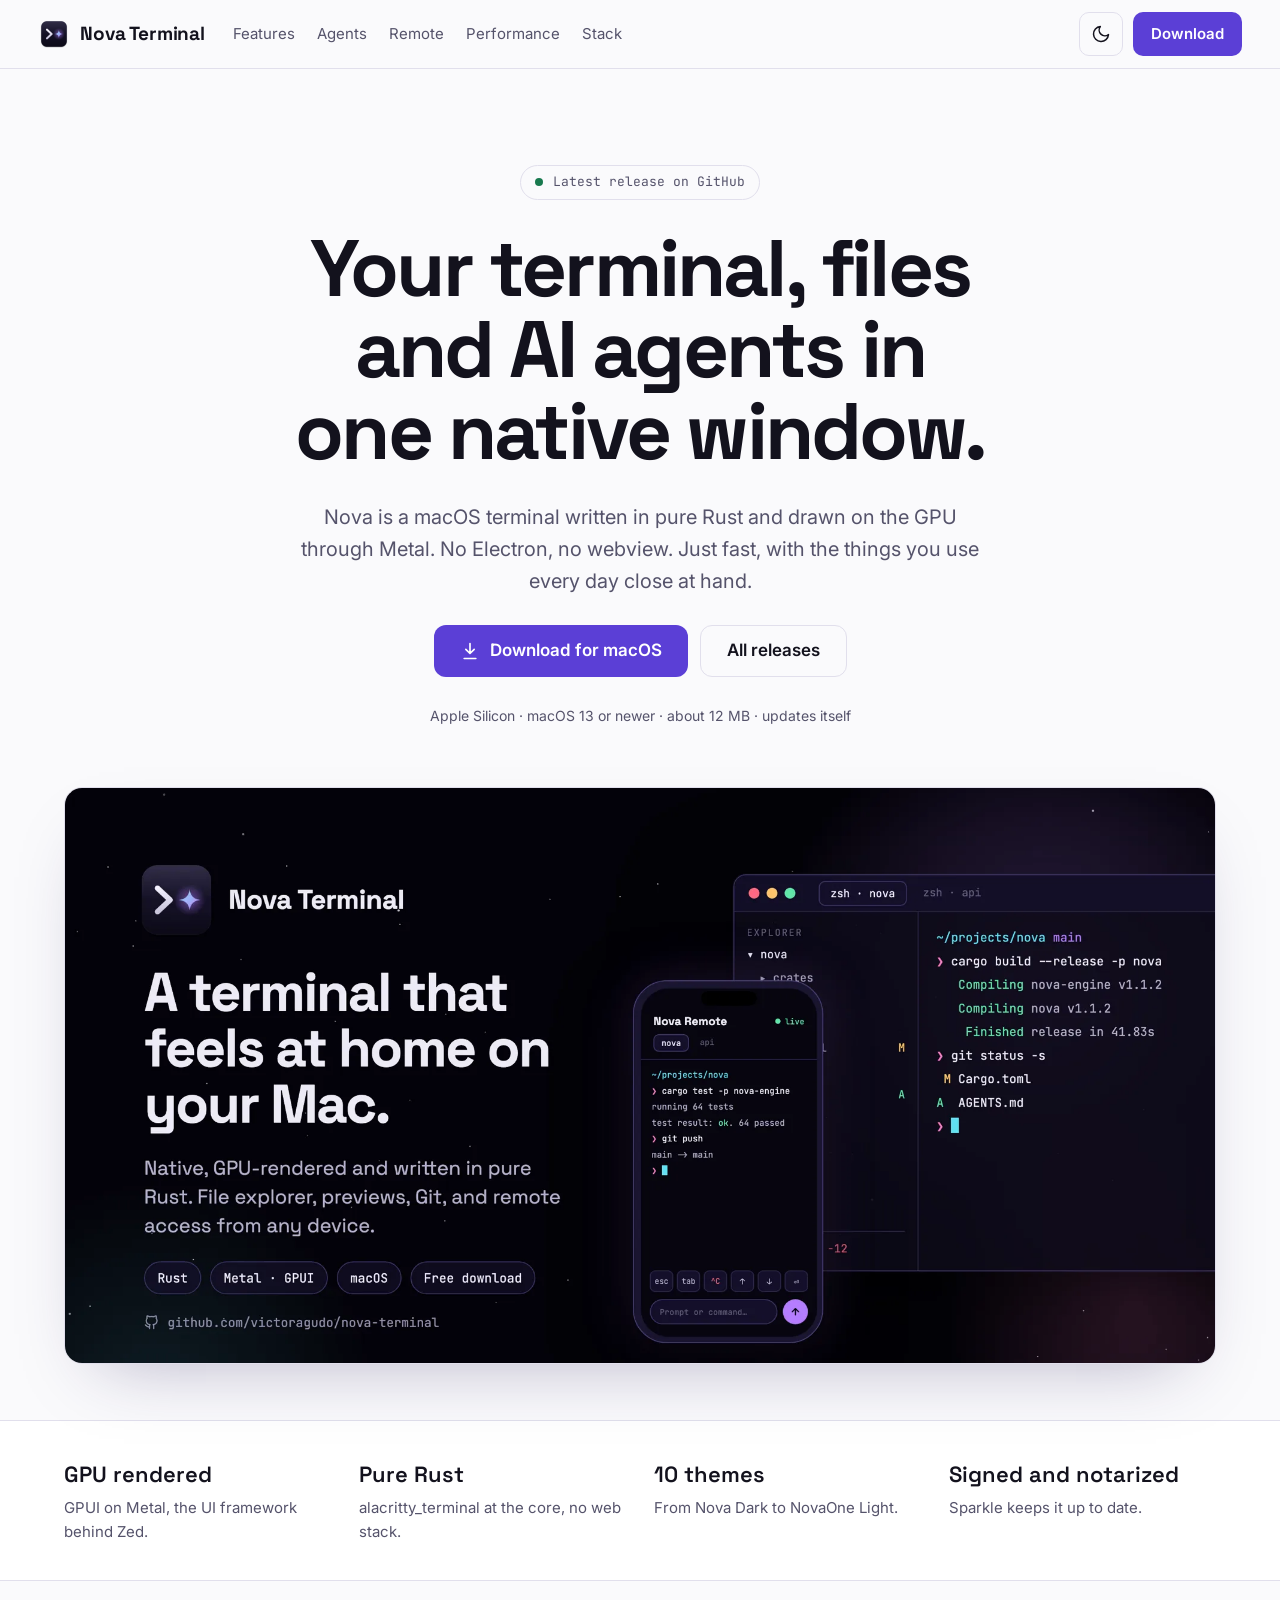
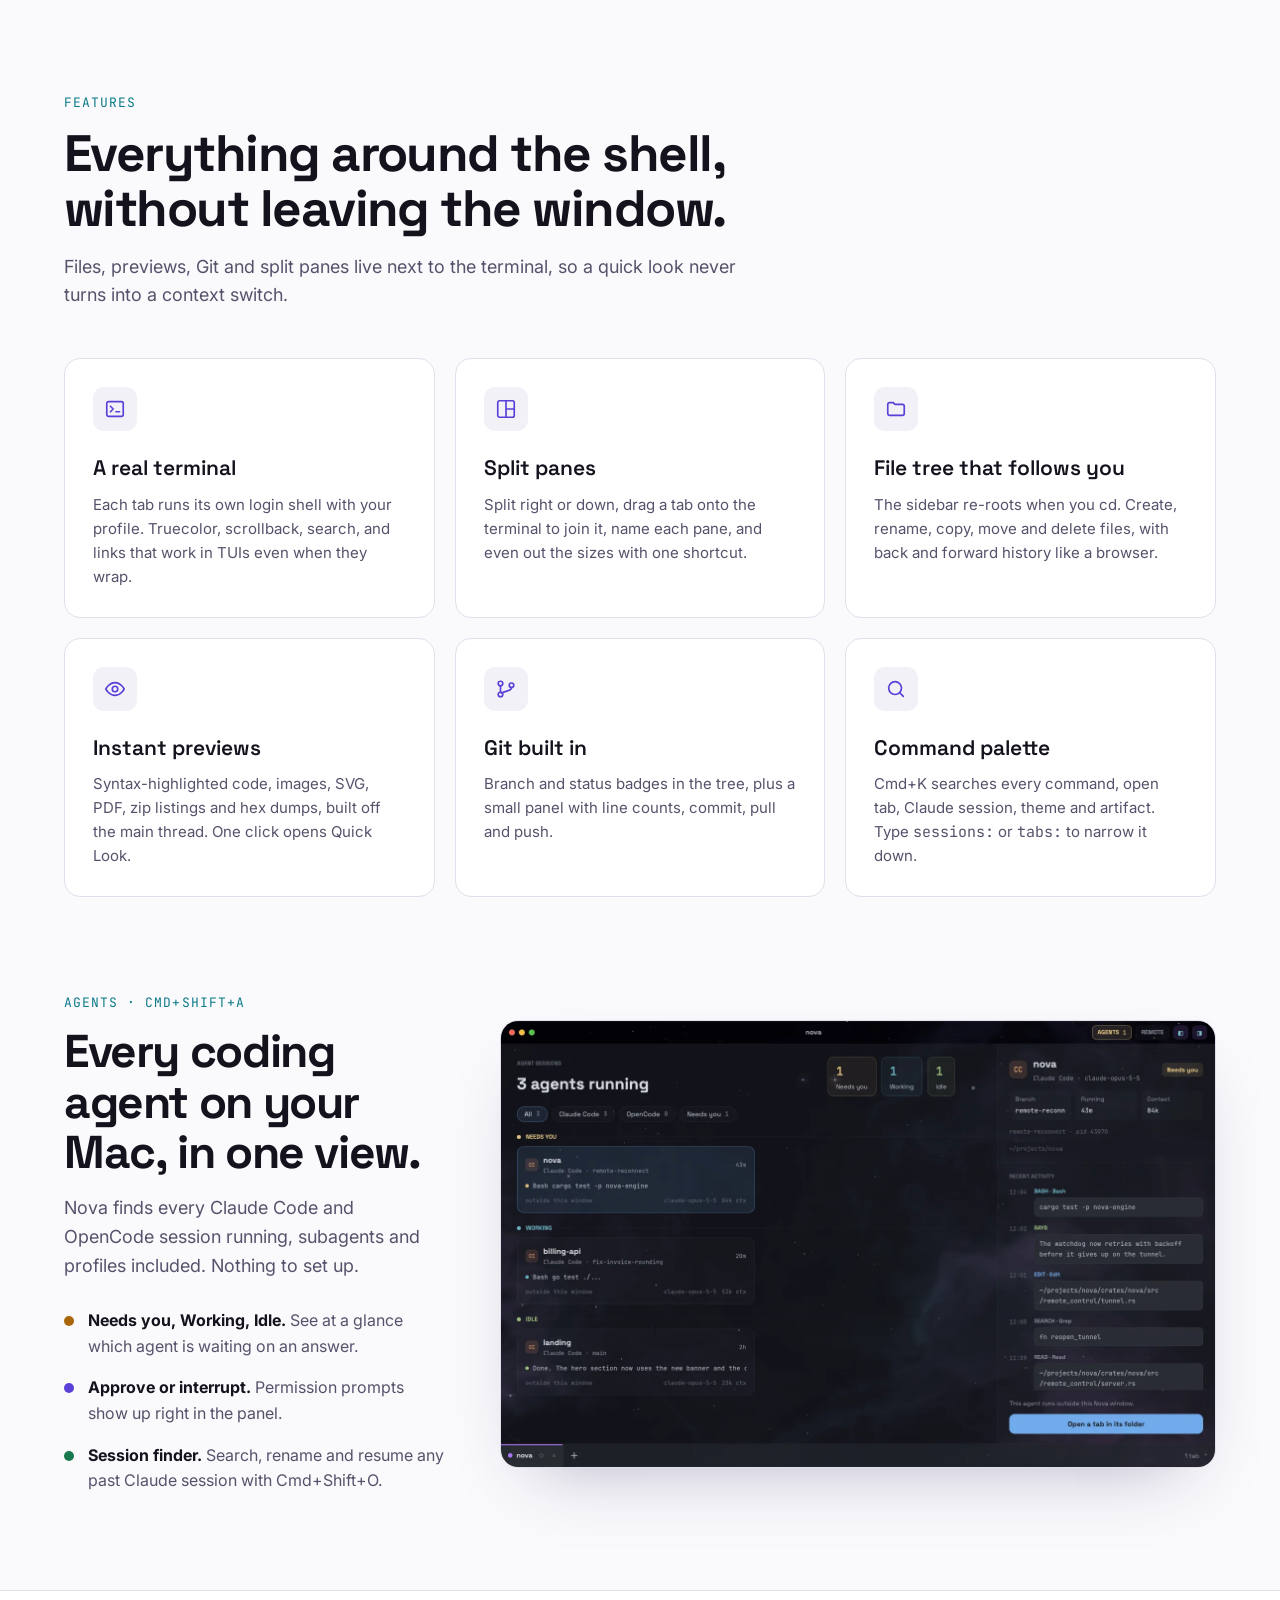
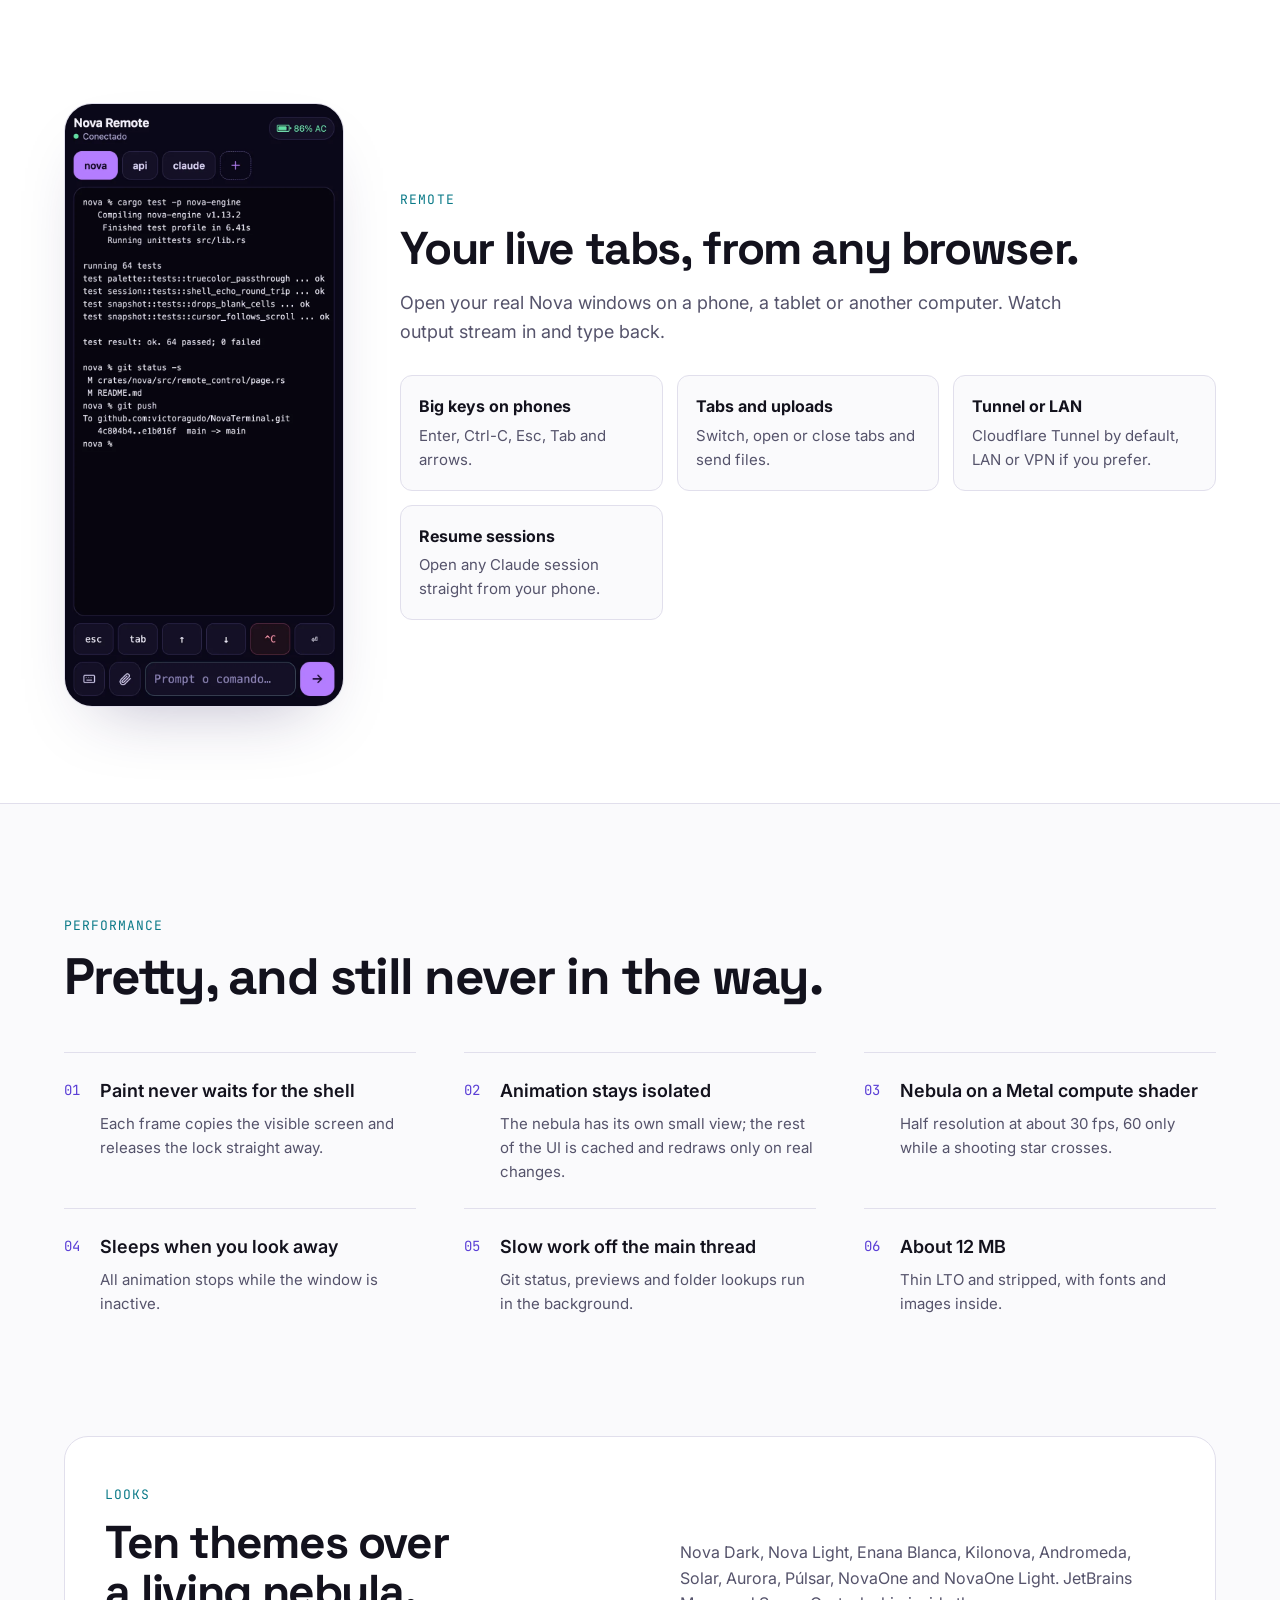
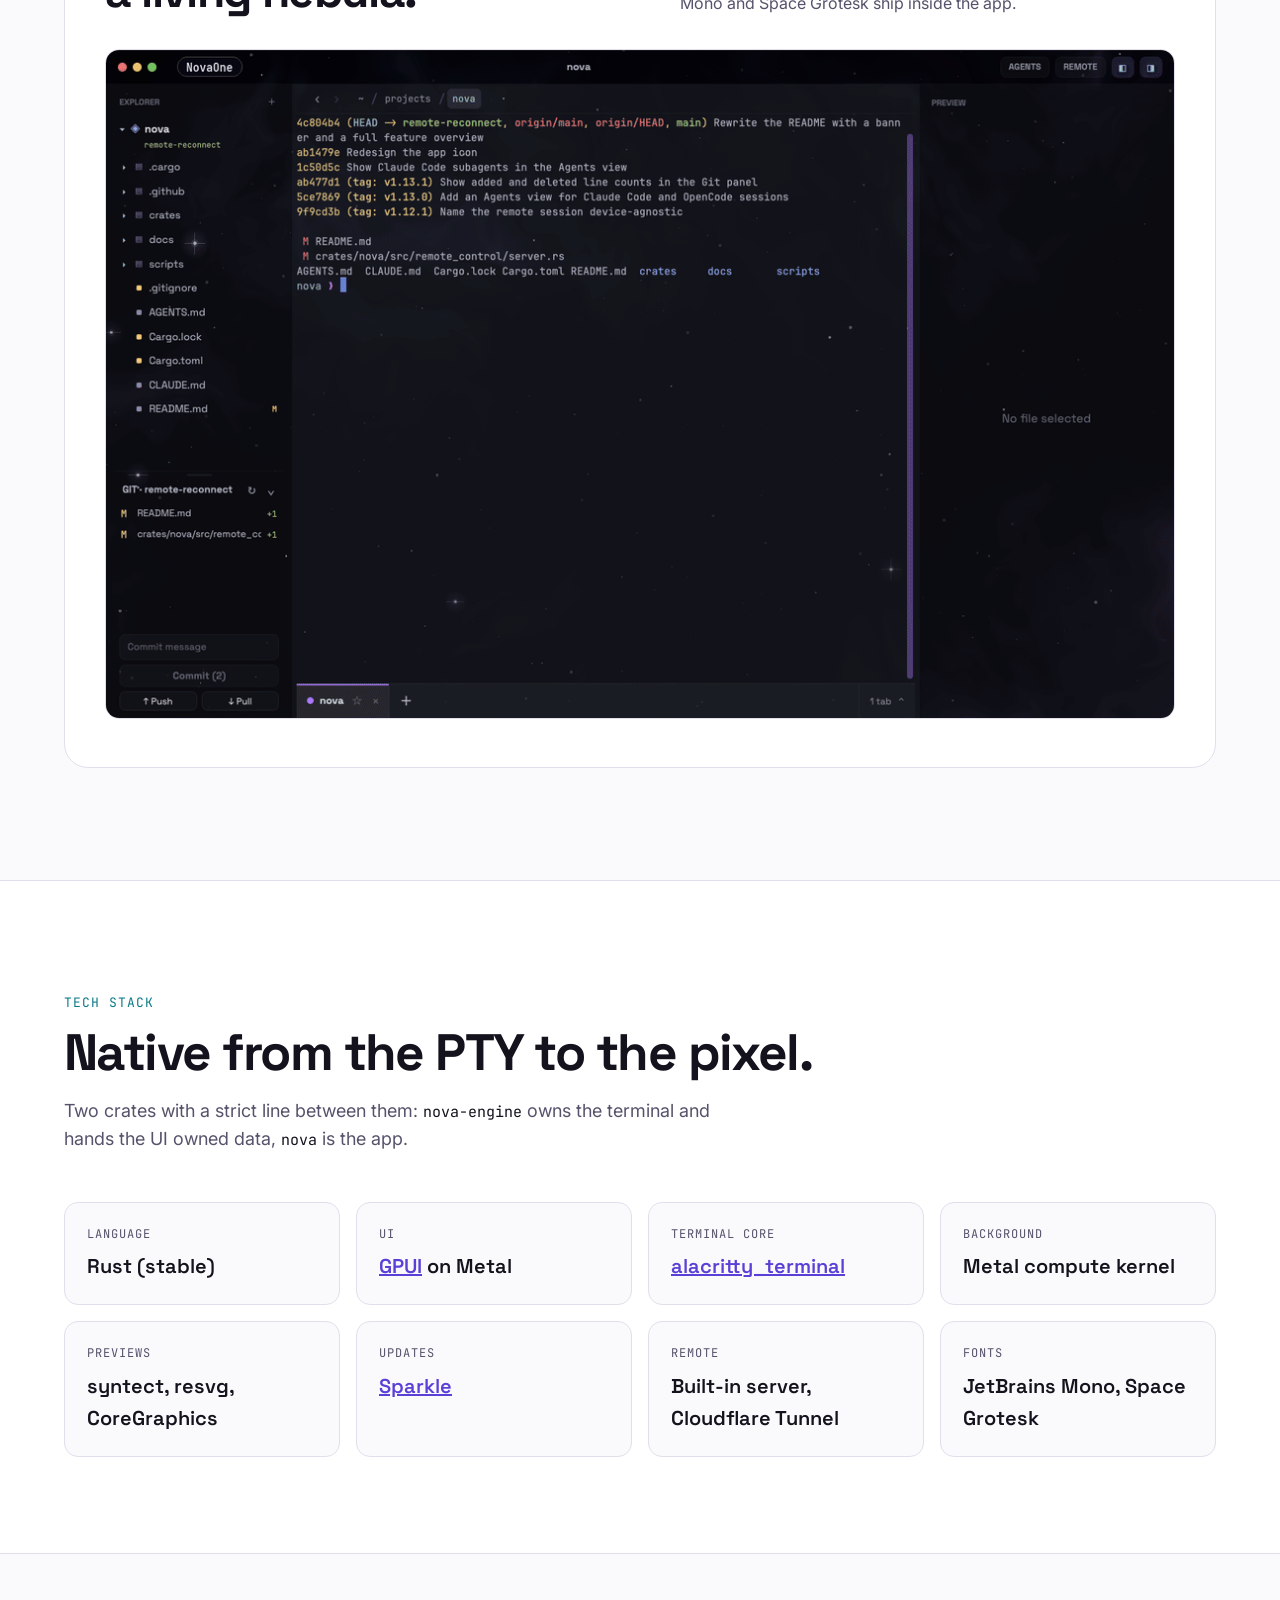
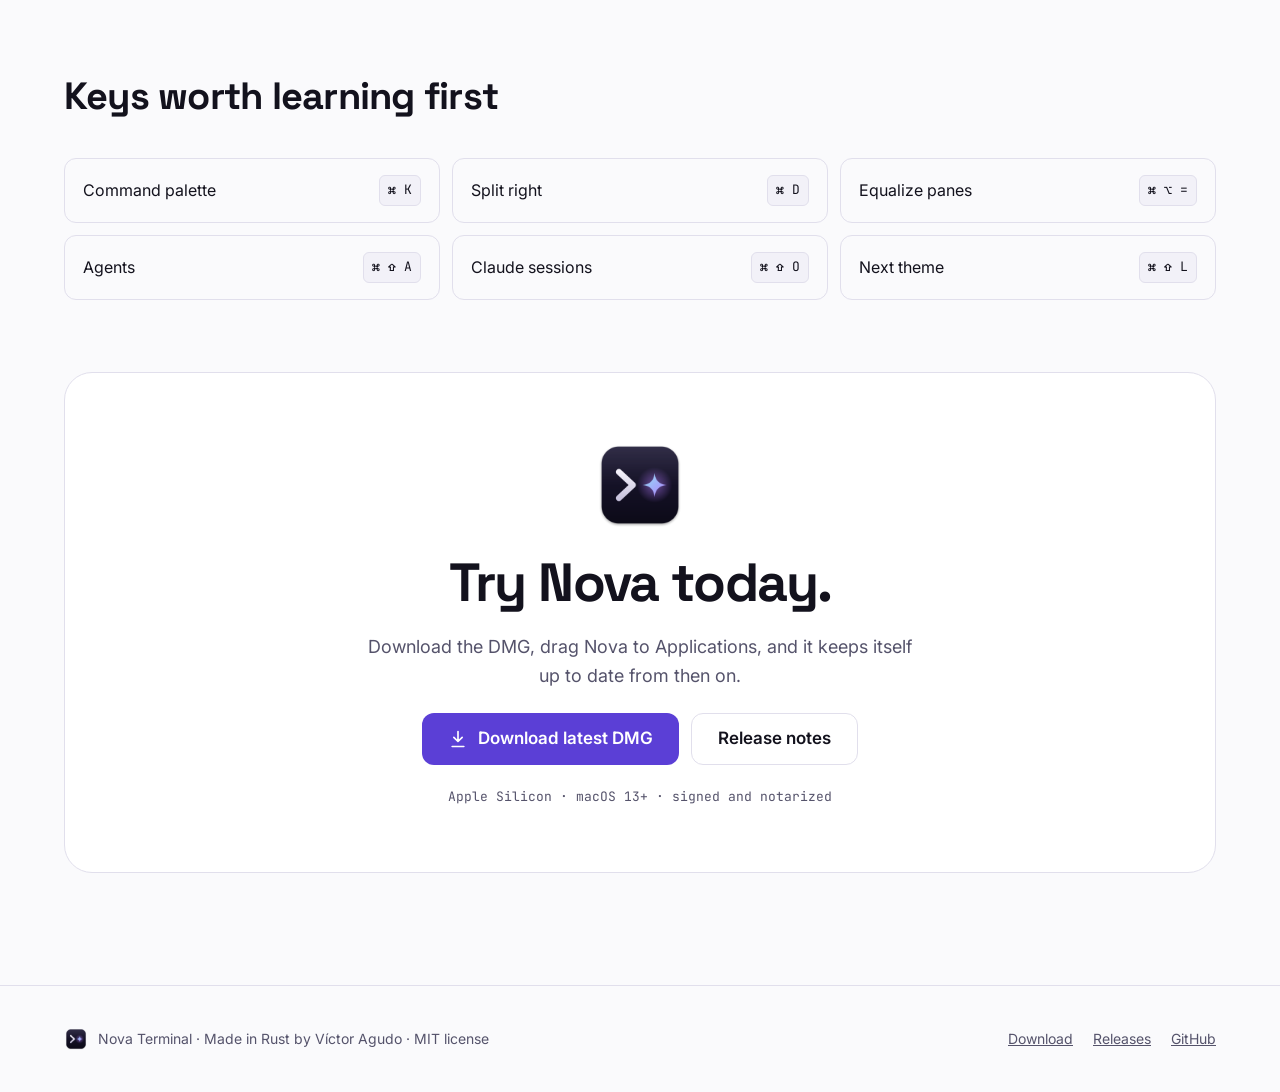
==== index.html @ aeb5cbc2 "Publish site from 7be80f3" ====
<!doctype html>
<html lang="en">
<head>
<meta charset="utf-8">
<meta name="viewport" content="width=device-width, initial-scale=1">
<title>Nova Terminal: a fast, native macOS terminal written in Rust</title>
<meta name="description" content="Nova is a GPU-rendered macOS terminal written in Rust. Split panes, a file tree that follows cd, previews, Git, an Agents view for Claude Code and OpenCode, and remote access from your phone.">
<link rel="canonical" href="https://victoragudo.github.io/nova-terminal/">
<meta name="theme-color" content="#07070d" media="(prefers-color-scheme: dark)">
<meta name="theme-color" content="#fafafc" media="(prefers-color-scheme: light)">
<meta name="color-scheme" content="dark light">
<link rel="icon" type="image/png" href="assets/favicon.png">
<link rel="apple-touch-icon" href="assets/apple-touch-icon.png">

<meta property="og:type" content="website">
<meta property="og:site_name" content="Nova Terminal">
<meta property="og:title" content="Nova Terminal: a fast, native macOS terminal written in Rust">
<meta property="og:description" content="GPU-rendered with Metal. Split panes, files, previews, Git, your AI agents and remote access in one native window.">
<meta property="og:url" content="https://victoragudo.github.io/nova-terminal/">
<meta property="og:image" content="https://victoragudo.github.io/nova-terminal/assets/og.jpg">
<meta property="og:image:width" content="1200">
<meta property="og:image:height" content="627">
<meta property="og:image:type" content="image/jpeg">
<meta property="og:image:alt" content="Nova Terminal on a Mac with a remote session open on a phone">
<meta name="twitter:card" content="summary_large_image">
<meta name="twitter:title" content="Nova Terminal">
<meta name="twitter:description" content="A fast, native macOS terminal written in Rust and drawn on the GPU.">
<meta name="twitter:image" content="https://victoragudo.github.io/nova-terminal/assets/og.jpg">

<script>
try {
  const saved = localStorage.getItem("nova-theme");
  if (saved === "light" || saved === "dark") document.documentElement.dataset.theme = saved;
} catch {}
</script>
<link rel="preconnect" href="https://fonts.googleapis.com">
<link rel="preconnect" href="https://fonts.gstatic.com" crossorigin>
<link rel="stylesheet" href="https://fonts.googleapis.com/css2?family=Inter:wght@400;500;600&family=JetBrains+Mono:wght@400;500&family=Space+Grotesk:wght@500;600;700&display=swap">
<link rel="stylesheet" href="styles.css">
<link rel="preload" as="image" href="assets/nova-banner.webp" fetchpriority="high">
<script src="app.js" defer></script>

<script type="application/ld+json">
{
  "@context": "https://schema.org",
  "@type": "SoftwareApplication",
  "name": "Nova Terminal",
  "applicationCategory": "DeveloperApplication",
  "operatingSystem": "macOS 13 or newer (Apple Silicon)",
  "description": "A GPU-rendered macOS terminal written in Rust, with split panes, a file tree, previews, Git, an Agents view for AI coding agents and remote access.",
  "url": "https://victoragudo.github.io/nova-terminal/",
  "downloadUrl": "https://github.com/victoragudo/nova-terminal/releases/latest",
  "image": "https://victoragudo.github.io/nova-terminal/assets/og.jpg",
  "screenshot": "https://victoragudo.github.io/nova-terminal/assets/nova-banner.webp",
  "license": "https://opensource.org/licenses/MIT",
  "author": { "@type": "Person", "name": "Víctor Agudo" },
  "offers": { "@type": "Offer", "price": "0", "priceCurrency": "USD" }
}
</script>
</head>
<body>
<a class="skip-link" href="#main">Skip to content</a>

<header class="site-header">
  <nav class="nav container" aria-label="Main">
    <a class="brand" href="./">
      <img src="assets/icon.png" alt="" width="32" height="32">
      Nova Terminal
    </a>
    <ul class="nav-links" id="site-menu">
      <li><a href="#features">Features</a></li>
      <li><a href="#agents">Agents</a></li>
      <li><a href="#remote">Remote</a></li>
      <li><a href="#performance">Performance</a></li>
      <li><a href="#stack">Stack</a></li>
      <li class="menu-download"><a data-download href="https://github.com/victoragudo/nova-terminal/releases/latest">Download for macOS</a></li>
    </ul>
    <div class="nav-actions">
      <button type="button" class="icon-button" data-theme-toggle aria-label="Switch theme">
        <svg class="icon-sun" aria-hidden="true" width="20" height="20" viewBox="0 0 24 24" fill="none" stroke="currentColor" stroke-width="1.8" stroke-linecap="round" stroke-linejoin="round"><circle cx="12" cy="12" r="4"/><path d="M12 2v2M12 20v2M4.9 4.9l1.4 1.4M17.7 17.7l1.4 1.4M2 12h2M20 12h2M4.9 19.1l1.4-1.4M17.7 6.3l1.4-1.4"/></svg>
        <svg class="icon-moon" aria-hidden="true" width="20" height="20" viewBox="0 0 24 24" fill="none" stroke="currentColor" stroke-width="1.8" stroke-linecap="round" stroke-linejoin="round"><path d="M21 12.8A9 9 0 1 1 11.2 3a7 7 0 0 0 9.8 9.8z"/></svg>
      </button>
      <a class="button button-primary" data-download href="https://github.com/victoragudo/nova-terminal/releases/latest">Download</a>
      <button type="button" class="icon-button menu-toggle" data-menu-toggle aria-controls="site-menu" aria-expanded="false" aria-label="Open menu">
        <span class="menu-lines" aria-hidden="true"><span></span><span></span><span></span></span>
      </button>
    </div>
  </nav>
</header>

<main id="main">

  <section class="hero container">
    <a class="pill" href="https://github.com/victoragudo/nova-terminal/releases/latest"><span class="pill-dot" aria-hidden="true"></span><span data-version>Latest release on GitHub</span></a>
    <h1>Your terminal, files and AI agents in one native window.</h1>
    <p class="lead">Nova is a macOS terminal written in pure Rust and drawn on the GPU through Metal. No Electron, no webview. Just fast, with the things you use every day close at hand.</p>
    <div class="actions">
      <a class="button button-primary button-lg" data-download href="https://github.com/victoragudo/nova-terminal/releases/latest">
        <svg aria-hidden="true" width="20" height="20" viewBox="0 0 24 24" fill="none" stroke="currentColor" stroke-width="2" stroke-linecap="round" stroke-linejoin="round"><path d="M12 3v12M7 10l5 5 5-5M5 21h14"/></svg>
        Download for macOS
      </a>
      <a class="button button-ghost button-lg" href="https://github.com/victoragudo/nova-terminal/releases">All releases</a>
    </div>
    <p class="fine">Apple Silicon · macOS 13 or newer · about 12 MB · updates itself</p>
    <img class="shot" src="assets/nova-banner.webp" width="1920" height="960" alt="Nova Terminal on a Mac, with a remote session open on a phone" fetchpriority="high">
  </section>

  <section class="band" aria-label="At a glance">
    <div class="glance container">
      <div><h2>GPU rendered</h2><p>GPUI on Metal, the UI framework behind Zed.</p></div>
      <div><h2>Pure Rust</h2><p>alacritty_terminal at the core, no web stack.</p></div>
      <div><h2>10 themes</h2><p>From Nova Dark to NovaOne Light.</p></div>
      <div><h2>Signed and notarized</h2><p>Sparkle keeps it up to date.</p></div>
    </div>
  </section>

  <section id="features" class="section container">
    <p class="eyebrow">Features</p>
    <h2 class="section-title">Everything around the shell, without leaving the window.</h2>
    <p class="section-lead">Files, previews, Git and split panes live next to the terminal, so a quick look never turns into a context switch.</p>
    <ul class="cards">
      <li class="card">
        <div class="card-icon"><svg aria-hidden="true" width="22" height="22" viewBox="0 0 24 24" fill="none" stroke="currentColor" stroke-width="1.8" stroke-linecap="round" stroke-linejoin="round"><rect x="3" y="4" width="18" height="16" rx="2"/><path d="M7 9l3 3-3 3M13 15h4"/></svg></div>
        <h3>A real terminal</h3>
        <p>Each tab runs its own login shell with your profile. Truecolor, scrollback, search, and links that work in TUIs even when they wrap.</p>
      </li>
      <li class="card">
        <div class="card-icon"><svg aria-hidden="true" width="22" height="22" viewBox="0 0 24 24" fill="none" stroke="currentColor" stroke-width="1.8" stroke-linecap="round" stroke-linejoin="round"><rect x="3" y="3" width="18" height="18" rx="2"/><path d="M12 3v18M12 12h9"/></svg></div>
        <h3>Split panes</h3>
        <p>Split right or down, drag a tab onto the terminal to join it, name each pane, and even out the sizes with one shortcut.</p>
      </li>
      <li class="card">
        <div class="card-icon"><svg aria-hidden="true" width="22" height="22" viewBox="0 0 24 24" fill="none" stroke="currentColor" stroke-width="1.8" stroke-linecap="round" stroke-linejoin="round"><path d="M3 7a2 2 0 0 1 2-2h4l2 2h8a2 2 0 0 1 2 2v8a2 2 0 0 1-2 2H5a2 2 0 0 1-2-2z"/></svg></div>
        <h3>File tree that follows you</h3>
        <p>The sidebar re-roots when you cd. Create, rename, copy, move and delete files, with back and forward history like a browser.</p>
      </li>
      <li class="card">
        <div class="card-icon"><svg aria-hidden="true" width="22" height="22" viewBox="0 0 24 24" fill="none" stroke="currentColor" stroke-width="1.8" stroke-linecap="round" stroke-linejoin="round"><path d="M2 12s3.6-7 10-7 10 7 10 7-3.6 7-10 7S2 12 2 12z"/><circle cx="12" cy="12" r="3"/></svg></div>
        <h3>Instant previews</h3>
        <p>Syntax-highlighted code, images, SVG, PDF, zip listings and hex dumps, built off the main thread. One click opens Quick Look.</p>
      </li>
      <li class="card">
        <div class="card-icon"><svg aria-hidden="true" width="22" height="22" viewBox="0 0 24 24" fill="none" stroke="currentColor" stroke-width="1.8" stroke-linecap="round" stroke-linejoin="round"><circle cx="6" cy="6" r="2.5"/><circle cx="6" cy="18" r="2.5"/><circle cx="18" cy="8" r="2.5"/><path d="M6 8.5v7M18 10.5c0 4-6 3-11 6"/></svg></div>
        <h3>Git built in</h3>
        <p>Branch and status badges in the tree, plus a small panel with line counts, commit, pull and push.</p>
      </li>
      <li class="card">
        <div class="card-icon"><svg aria-hidden="true" width="22" height="22" viewBox="0 0 24 24" fill="none" stroke="currentColor" stroke-width="1.8" stroke-linecap="round" stroke-linejoin="round"><circle cx="11" cy="11" r="7"/><path d="M20 20l-3.5-3.5"/></svg></div>
        <h3>Command palette</h3>
        <p>Cmd+K searches every command, open tab, Claude session, theme and artifact. Type <code>sessions:</code> or <code>tabs:</code> to narrow it down.</p>
      </li>
    </ul>
  </section>

  <section id="agents" class="container" style="padding-bottom: 96px">
    <div class="split">
      <div class="split-text">
        <p class="eyebrow">Agents · Cmd+Shift+A</p>
        <h2 class="section-title">Every coding agent on your Mac, in one view.</h2>
        <p class="section-lead">Nova finds every Claude Code and OpenCode session running, subagents and profiles included. Nothing to set up.</p>
        <ul class="bullets">
          <li><span class="dot" style="background: var(--amber)" aria-hidden="true"></span><span><strong>Needs you, Working, Idle.</strong> <span>See at a glance which agent is waiting on an answer.</span></span></li>
          <li><span class="dot" style="background: var(--accent)" aria-hidden="true"></span><span><strong>Approve or interrupt.</strong> <span>Permission prompts show up right in the panel.</span></span></li>
          <li><span class="dot" style="background: var(--green)" aria-hidden="true"></span><span><strong>Session finder.</strong> <span>Search, rename and resume any past Claude session with Cmd+Shift+O.</span></span></li>
        </ul>
      </div>
      <img class="shot split-media" src="assets/nova-agents.webp" width="1440" height="900" loading="lazy" decoding="async" alt="Nova Agents view listing three Claude Code sessions">
    </div>
  </section>

  <section id="remote" class="band">
    <div class="container section split split-reverse">
      <div class="split-phone">
        <img class="shot" src="assets/nova-remote.webp" width="780" height="1688" loading="lazy" decoding="async" alt="Nova Remote showing a live terminal on a phone">
      </div>
      <div class="split-wide split-text">
        <p class="eyebrow">Remote</p>
        <h2 class="section-title">Your live tabs, from any browser.</h2>
        <p class="section-lead">Open your real Nova windows on a phone, a tablet or another computer. Watch output stream in and type back.</p>
        <ul class="tiles">
          <li class="tile"><strong>Big keys on phones</strong><p>Enter, Ctrl-C, Esc, Tab and arrows.</p></li>
          <li class="tile"><strong>Tabs and uploads</strong><p>Switch, open or close tabs and send files.</p></li>
          <li class="tile"><strong>Tunnel or LAN</strong><p>Cloudflare Tunnel by default, LAN or VPN if you prefer.</p></li>
          <li class="tile"><strong>Resume sessions</strong><p>Open any Claude session straight from your phone.</p></li>
        </ul>
      </div>
    </div>
  </section>

  <section id="performance" class="section container">
    <p class="eyebrow">Performance</p>
    <h2 class="section-title" style="margin-bottom: 48px">Pretty, and still never in the way.</h2>
    <ol class="numbered">
      <li><div><h3>Paint never waits for the shell</h3><p>Each frame copies the visible screen and releases the lock straight away.</p></div></li>
      <li><div><h3>Animation stays isolated</h3><p>The nebula has its own small view; the rest of the UI is cached and redraws only on real changes.</p></div></li>
      <li><div><h3>Nebula on a Metal compute shader</h3><p>Half resolution at about 30 fps, 60 only while a shooting star crosses.</p></div></li>
      <li><div><h3>Sleeps when you look away</h3><p>All animation stops while the window is inactive.</p></div></li>
      <li><div><h3>Slow work off the main thread</h3><p>Git status, previews and folder lookups run in the background.</p></div></li>
      <li><div><h3>About 12 MB</h3><p>Thin LTO and stripped, with fonts and images inside.</p></div></li>
    </ol>
  </section>

  <section class="container" aria-labelledby="themes-title" style="padding-bottom: 112px">
    <div class="panel">
      <div class="panel-head">
        <div>
          <p class="eyebrow">Looks</p>
          <h2 id="themes-title" class="section-title">Ten themes over a living nebula.</h2>
        </div>
        <p>Nova Dark, Nova Light, Enana Blanca, Kilonova, Andromeda, Solar, Aurora, Púlsar, NovaOne and NovaOne Light. JetBrains Mono and Space Grotesk ship inside the app.</p>
      </div>
      <img class="shot" src="assets/nova-themes.gif" loading="lazy" decoding="async" alt="Nova Terminal cycling through its themes, starting with NovaOne">
    </div>
  </section>

  <section id="stack" class="band">
    <div class="container section">
      <p class="eyebrow">Tech stack</p>
      <h2 class="section-title">Native from the PTY to the pixel.</h2>
      <p class="section-lead">Two crates with a strict line between them: <code>nova-engine</code> owns the terminal and hands the UI owned data, <code>nova</code> is the app.</p>
      <dl class="stack">
        <div><dt>Language</dt><dd>Rust (stable)</dd></div>
        <div><dt>UI</dt><dd><a href="https://github.com/zed-industries/zed">GPUI</a> on Metal</dd></div>
        <div><dt>Terminal core</dt><dd><a href="https://crates.io/crates/alacritty_terminal">alacritty_terminal</a></dd></div>
        <div><dt>Background</dt><dd>Metal compute kernel</dd></div>
        <div><dt>Previews</dt><dd>syntect, resvg, CoreGraphics</dd></div>
        <div><dt>Updates</dt><dd><a href="https://sparkle-project.org">Sparkle</a></dd></div>
        <div><dt>Remote</dt><dd>Built-in server, Cloudflare Tunnel</dd></div>
        <div><dt>Fonts</dt><dd>JetBrains Mono, Space Grotesk</dd></div>
      </dl>
    </div>
  </section>

  <section class="container" aria-labelledby="keys-title" style="padding-top: 112px">
    <h2 id="keys-title" class="keys-title">Keys worth learning first</h2>
    <ul class="keys">
      <li><span>Command palette</span><kbd>⌘ K</kbd></li>
      <li><span>Split right</span><kbd>⌘ D</kbd></li>
      <li><span>Equalize panes</span><kbd>⌘ ⌥ =</kbd></li>
      <li><span>Agents</span><kbd>⌘ ⇧ A</kbd></li>
      <li><span>Claude sessions</span><kbd>⌘ ⇧ O</kbd></li>
      <li><span>Next theme</span><kbd>⌘ ⇧ L</kbd></li>
    </ul>
  </section>

  <section id="download" class="container" style="padding-block: 72px 112px">
    <div class="cta">
      <img src="assets/icon.png" width="96" height="96" loading="lazy" alt="Nova Terminal app icon">
      <h2>Try Nova today.</h2>
      <p class="lead" style="font-size: 18px; max-width: 560px">Download the DMG, drag Nova to Applications, and it keeps itself up to date from then on.</p>
      <div class="actions">
        <a class="button button-primary button-lg" data-download href="https://github.com/victoragudo/nova-terminal/releases/latest">
          <svg aria-hidden="true" width="20" height="20" viewBox="0 0 24 24" fill="none" stroke="currentColor" stroke-width="2" stroke-linecap="round" stroke-linejoin="round"><path d="M12 3v12M7 10l5 5 5-5M5 21h14"/></svg>
          Download latest DMG
        </a>
        <a class="button button-ghost button-lg" href="https://github.com/victoragudo/nova-terminal/releases">Release notes</a>
      </div>
      <p class="fine mono">Apple Silicon · macOS 13+ · signed and notarized</p>
    </div>
  </section>

</main>

<footer class="site-footer">
  <div class="footer-inner container">
    <div class="footer-brand">
      <img src="assets/icon.png" width="24" height="24" alt="">
      <span>Nova Terminal · Made in Rust by Víctor Agudo · MIT license</span>
    </div>
    <ul class="footer-links">
      <li><a data-download href="https://github.com/victoragudo/nova-terminal/releases/latest">Download</a></li>
      <li><a href="https://github.com/victoragudo/nova-terminal/releases">Releases</a></li>
      <li><a href="https://github.com/victoragudo/nova-terminal">GitHub</a></li>
    </ul>
  </div>
</footer>
</body>
</html>
---- styles.css ----
:root {
  --bg: #07070d;
  --surface: #0f0f19;
  --surface-2: #161625;
  --border: #25243a;
  --text: #eeedf7;
  --muted: #a9a7bf;
  --accent: #a78bfa;
  --accent-hover: #bba5fc;
  --on-accent: #0c0918;
  --cyan: #5fe0f0;
  --amber: #f5b759;
  --green: #6ee7a8;
  --shadow: 0 30px 80px -30px rgba(0, 0, 0, 0.8);
  --font-body: "Inter", system-ui, -apple-system, sans-serif;
  --font-display: "Space Grotesk", "Inter", system-ui, sans-serif;
  --font-mono: "JetBrains Mono", ui-monospace, "SF Mono", monospace;
  --page: 1200px;
  --gutter: 24px;
  color-scheme: dark;
}

@media (prefers-color-scheme: light) {
  :root:not([data-theme="dark"]) {
    --bg: #fafafc;
    --surface: #ffffff;
    --surface-2: #f2f1f8;
    --border: #e1dfec;
    --text: #13121d;
    --muted: #55536b;
    --accent: #5b3fd6;
    --accent-hover: #4a2fc0;
    --on-accent: #ffffff;
    --cyan: #0b7a88;
    --amber: #a8650a;
    --green: #18794e;
    --shadow: 0 30px 70px -35px rgba(40, 30, 90, 0.35);
    color-scheme: light;
  }
}

:root[data-theme="light"] {
  --bg: #fafafc;
  --surface: #ffffff;
  --surface-2: #f2f1f8;
  --border: #e1dfec;
  --text: #13121d;
  --muted: #55536b;
  --accent: #5b3fd6;
  --accent-hover: #4a2fc0;
  --on-accent: #ffffff;
  --cyan: #0b7a88;
  --amber: #a8650a;
  --green: #18794e;
  --shadow: 0 30px 70px -35px rgba(40, 30, 90, 0.35);
  color-scheme: light;
}

*,
*::before,
*::after {
  box-sizing: border-box;
}

html {
  scroll-behavior: smooth;
  scroll-padding-top: 80px;
}

@media (prefers-reduced-motion: reduce) {
  html {
    scroll-behavior: auto;
  }
}

body {
  margin: 0;
  background: var(--bg);
  color: var(--text);
  font-family: var(--font-body);
  font-size: 16px;
  line-height: 1.6;
  -webkit-font-smoothing: antialiased;
}

img {
  display: block;
  max-width: 100%;
  height: auto;
}

a {
  color: var(--accent);
}

a:hover {
  color: var(--accent-hover);
}

:focus-visible {
  outline: 2px solid var(--accent);
  outline-offset: 3px;
  border-radius: 6px;
}

code,
kbd {
  font-family: var(--font-mono);
}

.skip-link {
  position: absolute;
  left: 16px;
  top: -60px;
  padding: 10px 16px;
  border-radius: 10px;
  background: var(--accent);
  color: var(--on-accent);
  font-weight: 600;
  z-index: 100;
}

.skip-link:focus {
  top: 12px;
}

.container {
  max-width: var(--page);
  margin: 0 auto;
  padding-inline: var(--gutter);
}

.band {
  background: var(--surface);
  border-block: 1px solid var(--border);
}

.site-header {
  position: sticky;
  top: 0;
  z-index: 10;
  background: color-mix(in srgb, var(--bg) 88%, transparent);
  backdrop-filter: saturate(160%) blur(14px);
  -webkit-backdrop-filter: saturate(160%) blur(14px);
  border-bottom: 1px solid var(--border);
}

.nav {
  display: flex;
  flex-wrap: wrap;
  align-items: center;
  gap: 8px 28px;
  max-width: none;
  padding-block: 12px;
  padding-inline: clamp(var(--gutter), 3vw, 48px);
}

.brand {
  display: flex;
  align-items: center;
  gap: 10px;
  color: var(--text);
  text-decoration: none;
  font-family: var(--font-display);
  font-weight: 700;
  font-size: 19px;
  letter-spacing: -0.01em;
}

.brand:hover {
  color: var(--text);
}

.brand img {
  width: 32px;
  height: 32px;
  border-radius: 8px;
}

.nav-links {
  display: flex;
  flex-wrap: wrap;
  gap: 0 22px;
  flex: 1 1 auto;
  margin: 0;
  padding: 0;
  list-style: none;
  font-size: 15px;
}

.nav-links a {
  display: inline-block;
  padding-block: 10px;
  color: var(--muted);
  text-decoration: none;
}

.nav-links a:hover {
  color: var(--text);
}

.nav-actions {
  display: flex;
  align-items: center;
  gap: 10px;
}

.icon-button {
  width: 44px;
  height: 44px;
  display: grid;
  place-items: center;
  border-radius: 10px;
  border: 1px solid var(--border);
  background: transparent;
  color: var(--text);
  cursor: pointer;
}

.icon-button:hover {
  background: var(--surface-2);
}

.icon-button .icon-moon,
:root[data-theme="light"] .icon-button .icon-sun {
  display: none;
}

:root[data-theme="light"] .icon-button .icon-moon {
  display: block;
}

@media (prefers-color-scheme: light) {
  :root:not([data-theme="dark"]) .icon-button .icon-sun {
    display: none;
  }
  :root:not([data-theme="dark"]) .icon-button .icon-moon {
    display: block;
  }
}

.button {
  display: inline-flex;
  align-items: center;
  justify-content: center;
  gap: 10px;
  min-height: 44px;
  padding: 0 18px;
  border-radius: 10px;
  font-weight: 600;
  font-size: 15px;
  text-decoration: none;
  transition: background-color 0.15s ease;
}

.button-lg {
  min-height: 52px;
  padding: 0 26px;
  border-radius: 12px;
  font-size: 17px;
}

.button-primary {
  background: var(--accent);
  color: var(--on-accent);
}

.button-primary:hover {
  background: var(--accent-hover);
  color: var(--on-accent);
}

.button-ghost {
  border: 1px solid var(--border);
  color: var(--text);
}

.button-ghost:hover {
  background: var(--surface-2);
  color: var(--text);
}

.hero {
  display: flex;
  flex-direction: column;
  align-items: center;
  text-align: center;
  gap: 28px;
  padding-block: 96px 56px;
}

.pill {
  display: inline-flex;
  align-items: center;
  gap: 10px;
  margin: 0;
  padding: 6px 14px;
  border: 1px solid var(--border);
  border-radius: 999px;
  font-family: var(--font-mono);
  font-size: 13px;
  color: var(--muted);
  text-decoration: none;
}

a.pill:hover {
  color: var(--text);
  border-color: var(--accent);
}

.pill-dot {
  width: 8px;
  height: 8px;
  border-radius: 50%;
  background: var(--green);
}

h1,
h2,
h3 {
  font-family: var(--font-display);
  text-wrap: balance;
}

.hero h1 {
  margin: 0;
  max-width: 940px;
  font-weight: 700;
  font-size: clamp(40px, 6.4vw, 80px);
  line-height: 1.02;
  letter-spacing: -0.035em;
}

.lead {
  margin: 0;
  max-width: 680px;
  font-size: 20px;
  color: var(--muted);
  text-wrap: pretty;
}

.actions {
  display: flex;
  flex-wrap: wrap;
  justify-content: center;
  gap: 12px;
}

.fine {
  margin: 0;
  font-size: 14px;
  color: var(--muted);
}

.mono {
  font-family: var(--font-mono);
  font-size: 13px;
}

.shot {
  border-radius: 18px;
  border: 1px solid var(--border);
  box-shadow: var(--shadow);
}

.hero .shot {
  margin-top: 32px;
  width: 100%;
}

.glance {
  display: grid;
  grid-template-columns: repeat(auto-fit, minmax(220px, 1fr));
  gap: 28px;
  padding-block: 36px;
}

.glance h2 {
  margin: 0;
  font-weight: 600;
  font-size: 22px;
}

.glance p {
  margin: 4px 0 0;
  color: var(--muted);
  font-size: 15px;
}

.section {
  padding-block: 112px 96px;
}

.eyebrow {
  margin: 0;
  font-family: var(--font-mono);
  font-size: 13px;
  letter-spacing: 0.08em;
  text-transform: uppercase;
  color: var(--cyan);
}

.section-title {
  margin: 12px 0 16px;
  max-width: 760px;
  font-weight: 700;
  font-size: clamp(32px, 4vw, 52px);
  line-height: 1.08;
  letter-spacing: -0.03em;
}

.section-lead {
  margin: 0 0 48px;
  max-width: 680px;
  color: var(--muted);
  font-size: 18px;
  text-wrap: pretty;
}

.section-lead code {
  font-size: 15px;
  color: var(--text);
}

.cards {
  display: grid;
  grid-template-columns: repeat(auto-fit, minmax(300px, 1fr));
  gap: 20px;
  margin: 0;
  padding: 0;
  list-style: none;
}

.card {
  padding: 28px;
  border-radius: 16px;
  border: 1px solid var(--border);
  background: var(--surface);
  transition: border-color 0.2s ease;
}

.card:hover {
  border-color: var(--accent);
}

.card-icon {
  width: 44px;
  height: 44px;
  display: grid;
  place-items: center;
  border-radius: 11px;
  background: var(--surface-2);
  color: var(--accent);
}

.card h3 {
  margin: 20px 0 8px;
  font-weight: 600;
  font-size: 21px;
}

.card p {
  margin: 0;
  color: var(--muted);
  font-size: 15px;
}

.split {
  display: flex;
  flex-wrap: wrap;
  align-items: center;
  gap: 56px;
}

.split-reverse {
  flex-wrap: wrap-reverse;
}

.split-text {
  flex: 1 1 380px;
  min-width: 0;
}

.split-text .section-title {
  font-size: clamp(30px, 3.6vw, 46px);
  line-height: 1.1;
}

.split-text .section-lead {
  margin-bottom: 28px;
}

.split-media {
  flex: 999 1 560px;
  min-width: 0;
}

.split-phone {
  flex: 1 1 280px;
  display: flex;
  justify-content: center;
}

.split-phone img {
  width: 100%;
  max-width: 320px;
  border-radius: 28px;
}

.split-wide {
  flex: 999 1 460px;
  min-width: 0;
}

.bullets {
  display: flex;
  flex-direction: column;
  gap: 16px;
  margin: 0;
  padding: 0;
  list-style: none;
}

.bullets li {
  display: flex;
  gap: 14px;
}

.bullets .dot {
  flex: none;
  margin-top: 8px;
  width: 10px;
  height: 10px;
  border-radius: 50%;
}

.bullets span span {
  color: var(--muted);
}

.tiles {
  display: grid;
  grid-template-columns: repeat(auto-fit, minmax(240px, 1fr));
  gap: 14px;
  margin: 0;
  padding: 0;
  list-style: none;
}

.tile {
  padding: 18px;
  border-radius: 12px;
  border: 1px solid var(--border);
  background: var(--bg);
}

.tile p {
  margin: 4px 0 0;
  color: var(--muted);
  font-size: 15px;
}

.numbered {
  display: grid;
  grid-template-columns: repeat(auto-fit, minmax(340px, 1fr));
  gap: 0 48px;
  margin: 0;
  padding: 0;
  list-style: none;
  counter-reset: perf;
}

.numbered li {
  display: flex;
  gap: 20px;
  padding-block: 24px;
  border-top: 1px solid var(--border);
  counter-increment: perf;
}

.numbered li::before {
  content: counter(perf, decimal-leading-zero);
  font-family: var(--font-mono);
  font-size: 14px;
  color: var(--accent);
  line-height: 1.9;
}

.numbered h3 {
  margin: 0 0 6px;
  font-family: var(--font-body);
  font-size: 18px;
  font-weight: 600;
}

.numbered p {
  margin: 0;
  color: var(--muted);
  font-size: 15px;
}

.panel {
  display: flex;
  flex-direction: column;
  gap: 32px;
  padding: 48px 40px;
  border-radius: 24px;
  border: 1px solid var(--border);
  background: var(--surface);
}

.panel-head {
  display: flex;
  flex-wrap: wrap;
  justify-content: space-between;
  align-items: flex-end;
  gap: 16px 40px;
}

.panel-head > div {
  flex: 1 1 380px;
  min-width: 0;
}

.panel-head .section-title {
  margin-bottom: 0;
  font-size: clamp(30px, 3.6vw, 46px);
}

.panel-head > p {
  flex: 1 1 340px;
  margin: 0;
  color: var(--muted);
}

.panel .shot {
  border-radius: 14px;
  box-shadow: none;
  width: 100%;
}

.stack {
  display: grid;
  grid-template-columns: repeat(auto-fit, minmax(260px, 1fr));
  gap: 16px;
  margin: 0;
}

.stack div {
  padding: 22px;
  border-radius: 14px;
  border: 1px solid var(--border);
  background: var(--bg);
}

.stack dt {
  font-family: var(--font-mono);
  font-size: 12px;
  text-transform: uppercase;
  letter-spacing: 0.08em;
  color: var(--muted);
}

.stack dd {
  margin: 6px 0 0;
  font-family: var(--font-display);
  font-weight: 600;
  font-size: 20px;
}

.keys {
  display: grid;
  grid-template-columns: repeat(auto-fit, minmax(300px, 1fr));
  gap: 12px;
  margin: 0;
  padding: 0;
  list-style: none;
}

.keys li {
  display: flex;
  justify-content: space-between;
  align-items: center;
  gap: 16px;
  padding: 16px 18px;
  border-radius: 12px;
  border: 1px solid var(--border);
}

kbd {
  font-size: 13px;
  padding: 4px 8px;
  border-radius: 6px;
  background: var(--surface-2);
  border: 1px solid var(--border);
  white-space: nowrap;
}

.keys-title {
  margin: 0 0 32px;
  font-weight: 700;
  font-size: clamp(28px, 3vw, 38px);
  letter-spacing: -0.02em;
}

.cta {
  display: flex;
  flex-direction: column;
  align-items: center;
  text-align: center;
  gap: 22px;
  padding: 64px 32px;
  border-radius: 28px;
  border: 1px solid var(--border);
  background: var(--surface);
}

.cta img {
  width: 96px;
  height: 96px;
  border-radius: 22px;
}

.cta h2 {
  margin: 0;
  font-weight: 700;
  font-size: clamp(32px, 4.2vw, 56px);
  line-height: 1.05;
  letter-spacing: -0.03em;
}

.site-footer {
  border-top: 1px solid var(--border);
  font-size: 14px;
  color: var(--muted);
}

.footer-inner {
  display: flex;
  flex-wrap: wrap;
  justify-content: space-between;
  align-items: center;
  gap: 16px;
  padding-block: 32px;
}

.footer-brand {
  display: flex;
  align-items: center;
  gap: 10px;
}

.footer-brand img {
  width: 24px;
  height: 24px;
  border-radius: 6px;
}

.footer-links {
  display: flex;
  flex-wrap: wrap;
  gap: 4px 20px;
  margin: 0;
  padding: 0;
  list-style: none;
}

.footer-links a {
  display: inline-block;
  padding-block: 10px;
  color: var(--muted);
}

.footer-links a:hover {
  color: var(--text);
}

@media (max-width: 640px) {
  .hero {
    padding-block: 64px 40px;
  }
  .lead {
    font-size: 18px;
  }
  .section {
    padding-block: 80px 64px;
  }
  .panel {
    padding: 32px 20px;
  }
}

.menu-toggle {
  display: none;
}

.menu-lines {
  position: relative;
  width: 18px;
  height: 12px;
}

.menu-lines span {
  position: absolute;
  left: 0;
  width: 100%;
  height: 2px;
  border-radius: 2px;
  background: currentColor;
  transition: transform 0.25s ease, opacity 0.2s ease, top 0.25s ease;
}

.menu-lines span:nth-child(1) {
  top: 0;
}

.menu-lines span:nth-child(2) {
  top: 5px;
}

.menu-lines span:nth-child(3) {
  top: 10px;
}

.menu-toggle[aria-expanded="true"] .menu-lines span:nth-child(1) {
  top: 5px;
  transform: rotate(45deg);
}

.menu-toggle[aria-expanded="true"] .menu-lines span:nth-child(2) {
  opacity: 0;
}

.menu-toggle[aria-expanded="true"] .menu-lines span:nth-child(3) {
  top: 5px;
  transform: rotate(-45deg);
}

.menu-download {
  display: none;
}

@media (max-width: 760px) {
  :root {
    --nav-height: 68px;
  }
  :root[data-menu-open] body {
    overflow: hidden;
  }
  .nav {
    position: relative;
    flex-wrap: nowrap;
    gap: 12px;
    height: var(--nav-height);
    padding-block: 0;
  }
  .brand {
    margin-right: auto;
  }
  .nav-actions .button-primary {
    display: none;
  }
  .menu-toggle {
    display: grid;
  }
  .nav-links {
    position: absolute;
    top: calc(100% + 1px);
    left: 0;
    right: 0;
    height: calc(100dvh - var(--nav-height) - 1px);
    flex-direction: column;
    flex-wrap: nowrap;
    gap: 0;
    padding: 16px var(--gutter) calc(24px + env(safe-area-inset-bottom));
    overflow-y: auto;
    overscroll-behavior: contain;
    background: var(--bg);
    font-size: 26px;
    visibility: hidden;
    opacity: 0;
    transform: translateY(-8px);
    transition: opacity 0.2s ease, transform 0.2s ease, visibility 0s linear 0.2s;
  }
  .nav[data-open] .nav-links {
    visibility: visible;
    opacity: 1;
    transform: none;
    transition: opacity 0.2s ease, transform 0.2s ease;
  }
  .nav-links li + li {
    border-top: 1px solid var(--border);
  }
  .nav-links a {
    display: flex;
    justify-content: space-between;
    align-items: center;
    padding-block: 18px;
    color: var(--text);
    font-family: var(--font-display);
    font-weight: 600;
    letter-spacing: -0.02em;
  }
  .nav-links a::after {
    content: "";
    width: 8px;
    height: 8px;
    border-top: 2px solid var(--muted);
    border-right: 2px solid var(--muted);
    transform: rotate(45deg);
  }
  .nav-links .menu-download {
    display: block;
    margin-top: auto;
    padding-top: 24px;
    border-top: 0;
  }
  .nav-links .menu-download a {
    justify-content: center;
    gap: 10px;
    min-height: 52px;
    padding-block: 0;
    border-radius: 12px;
    background: var(--accent);
    color: var(--on-accent);
    font-family: var(--font-body);
    font-size: 17px;
  }
  .nav-links .menu-download a::after {
    content: none;
  }
}

@media (prefers-reduced-motion: reduce) {
  .nav-links,
  .menu-lines span {
    transition: none !important;
  }
}
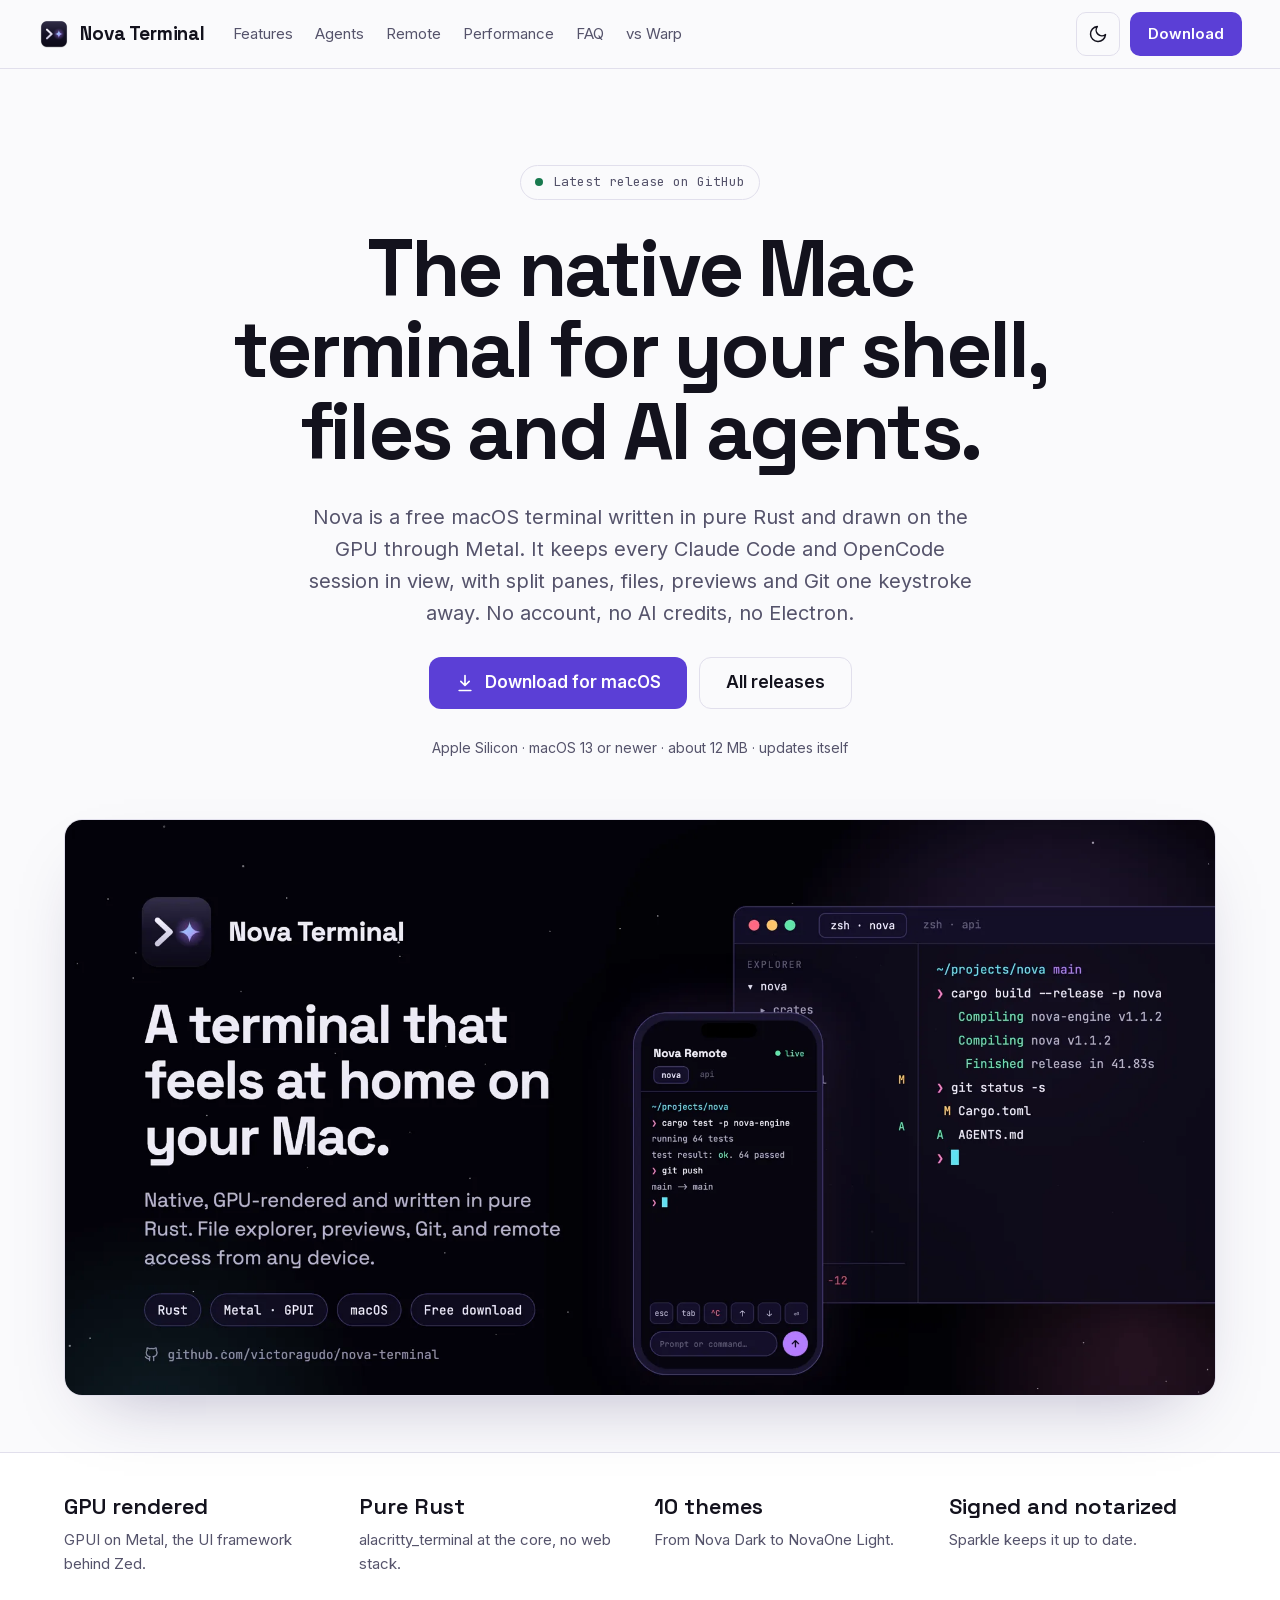
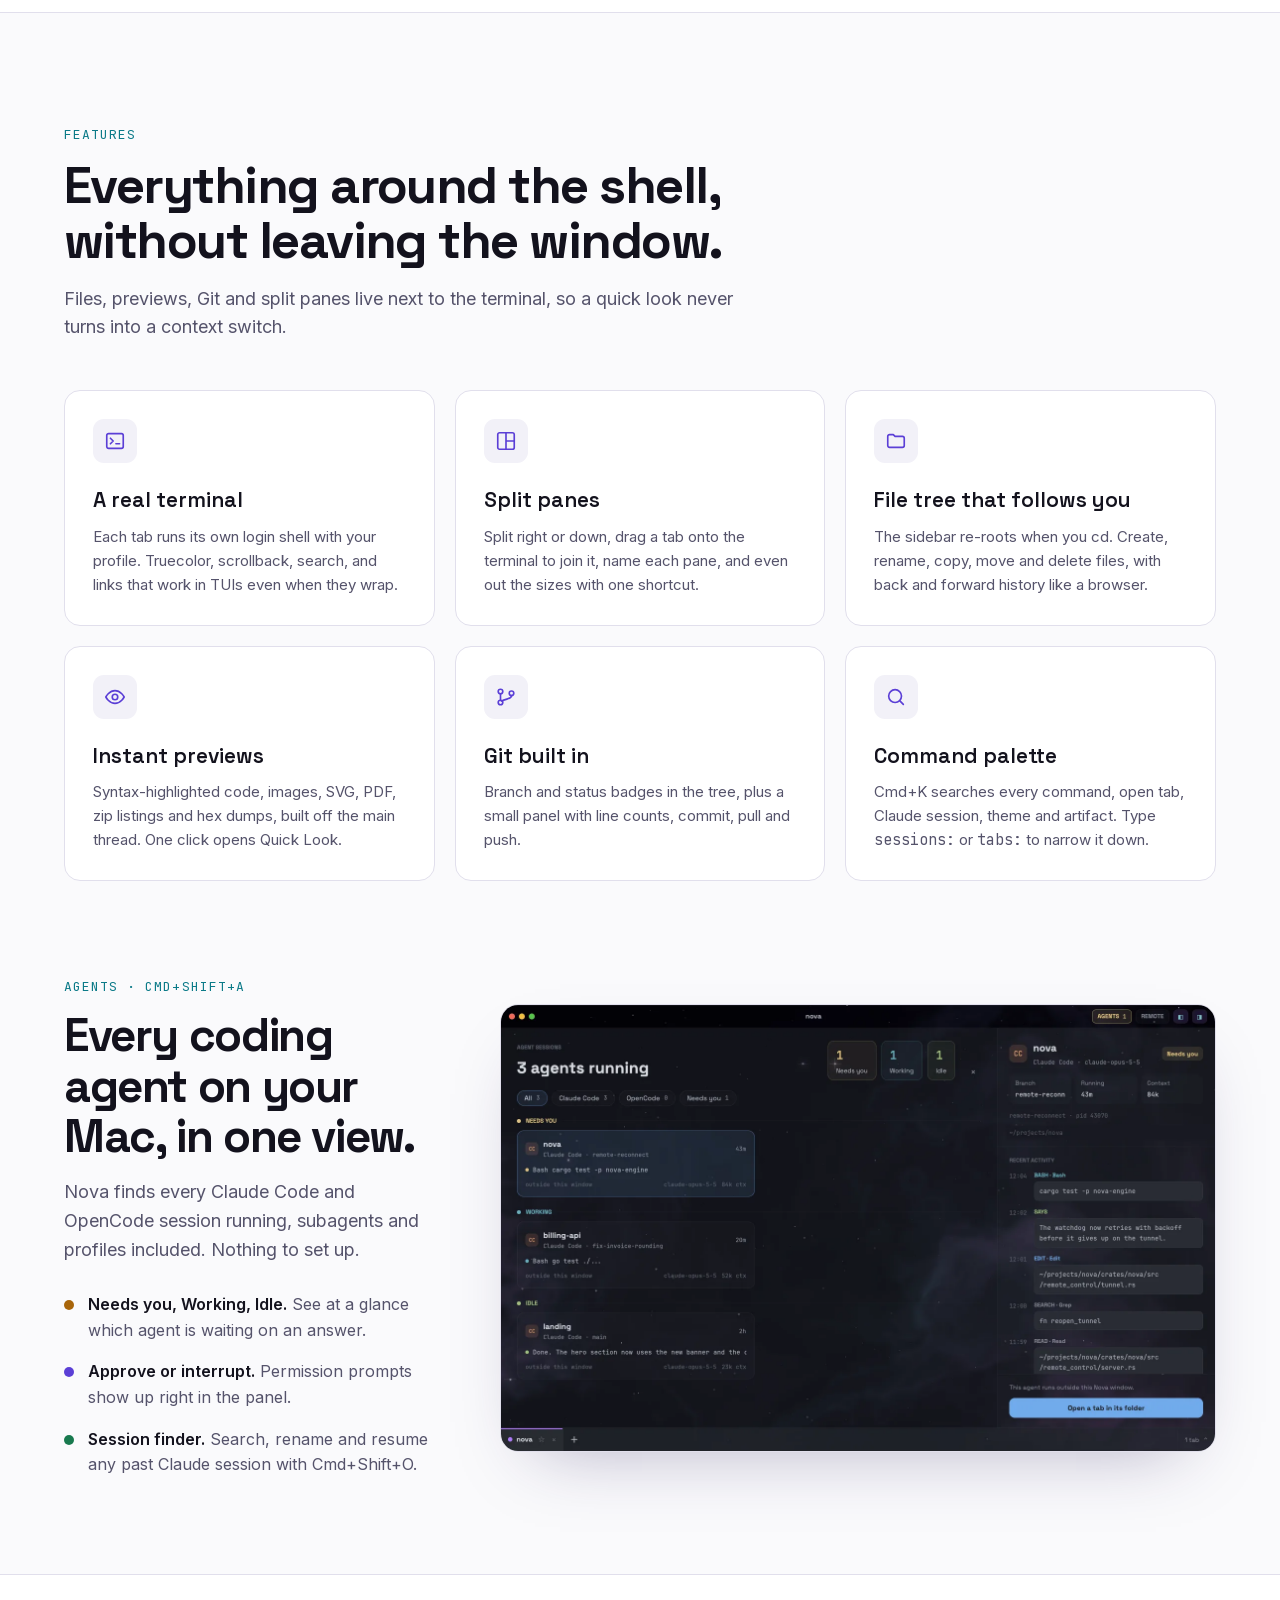
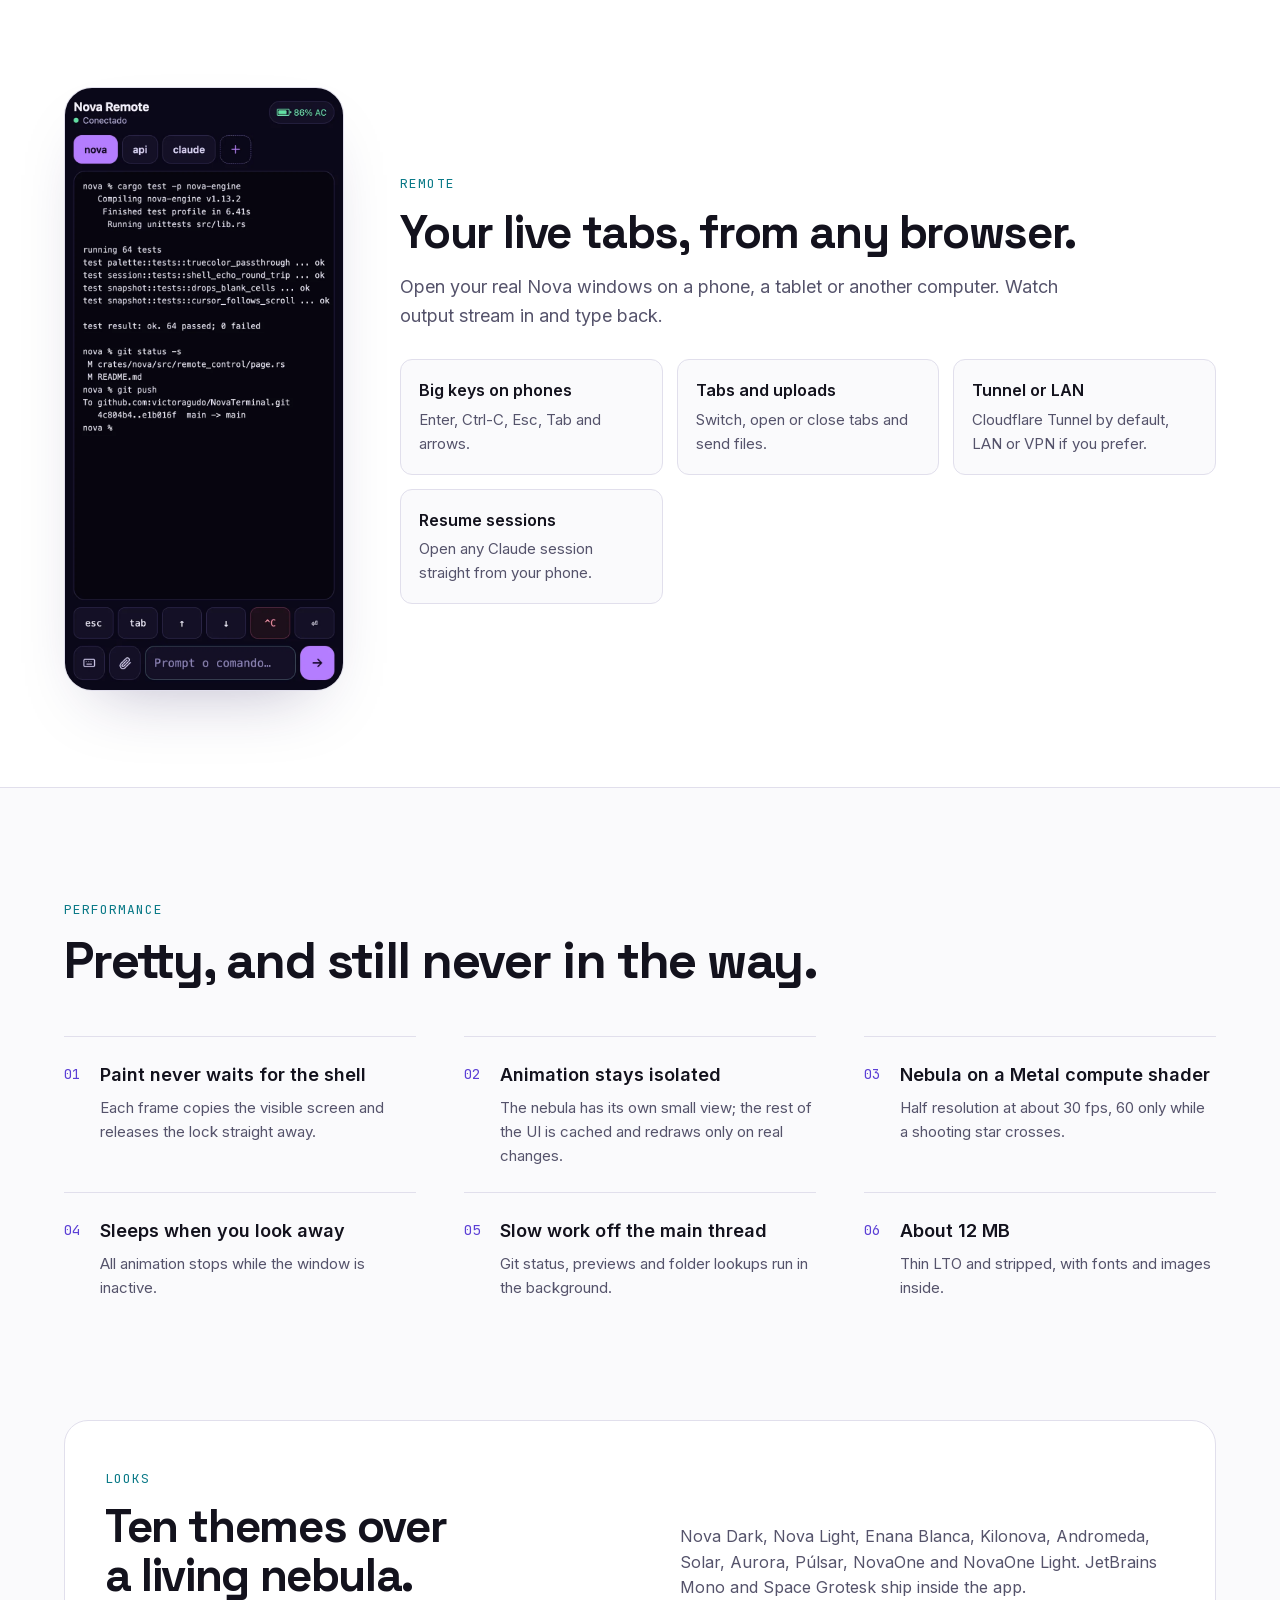
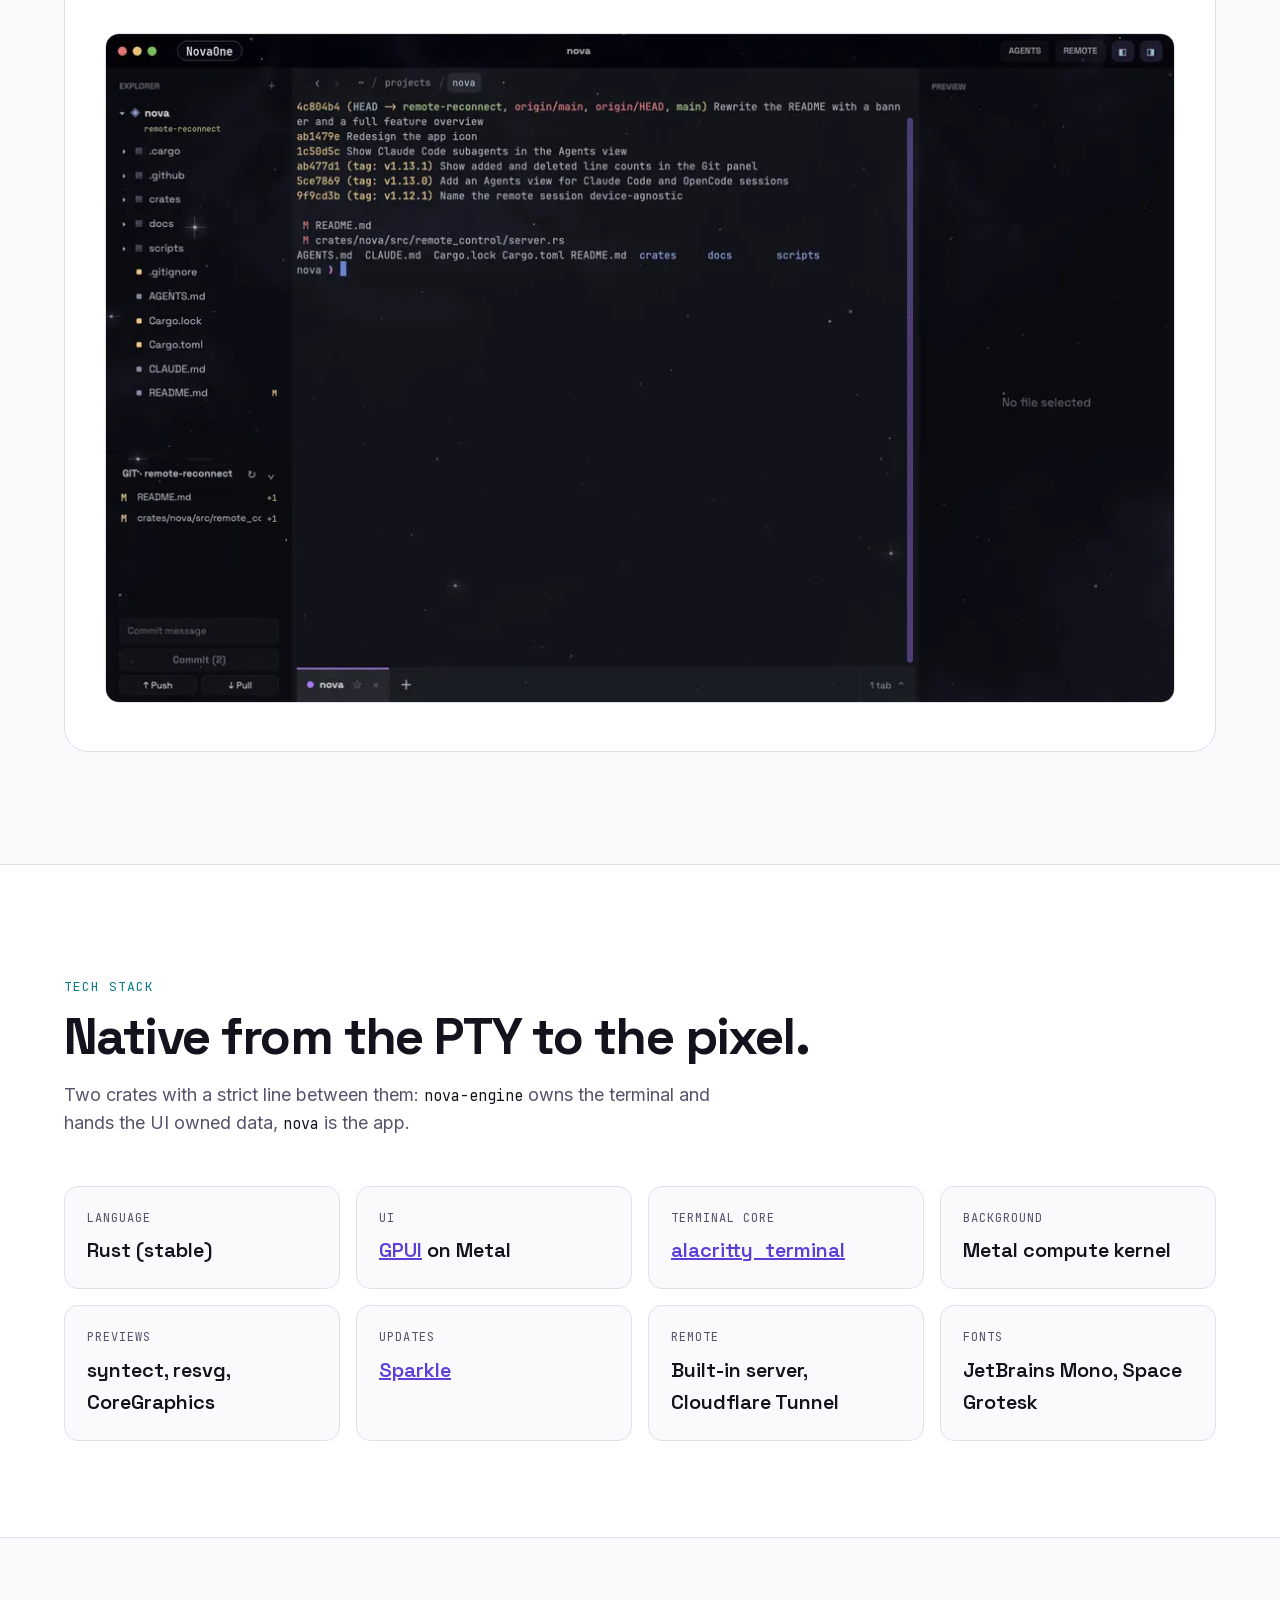
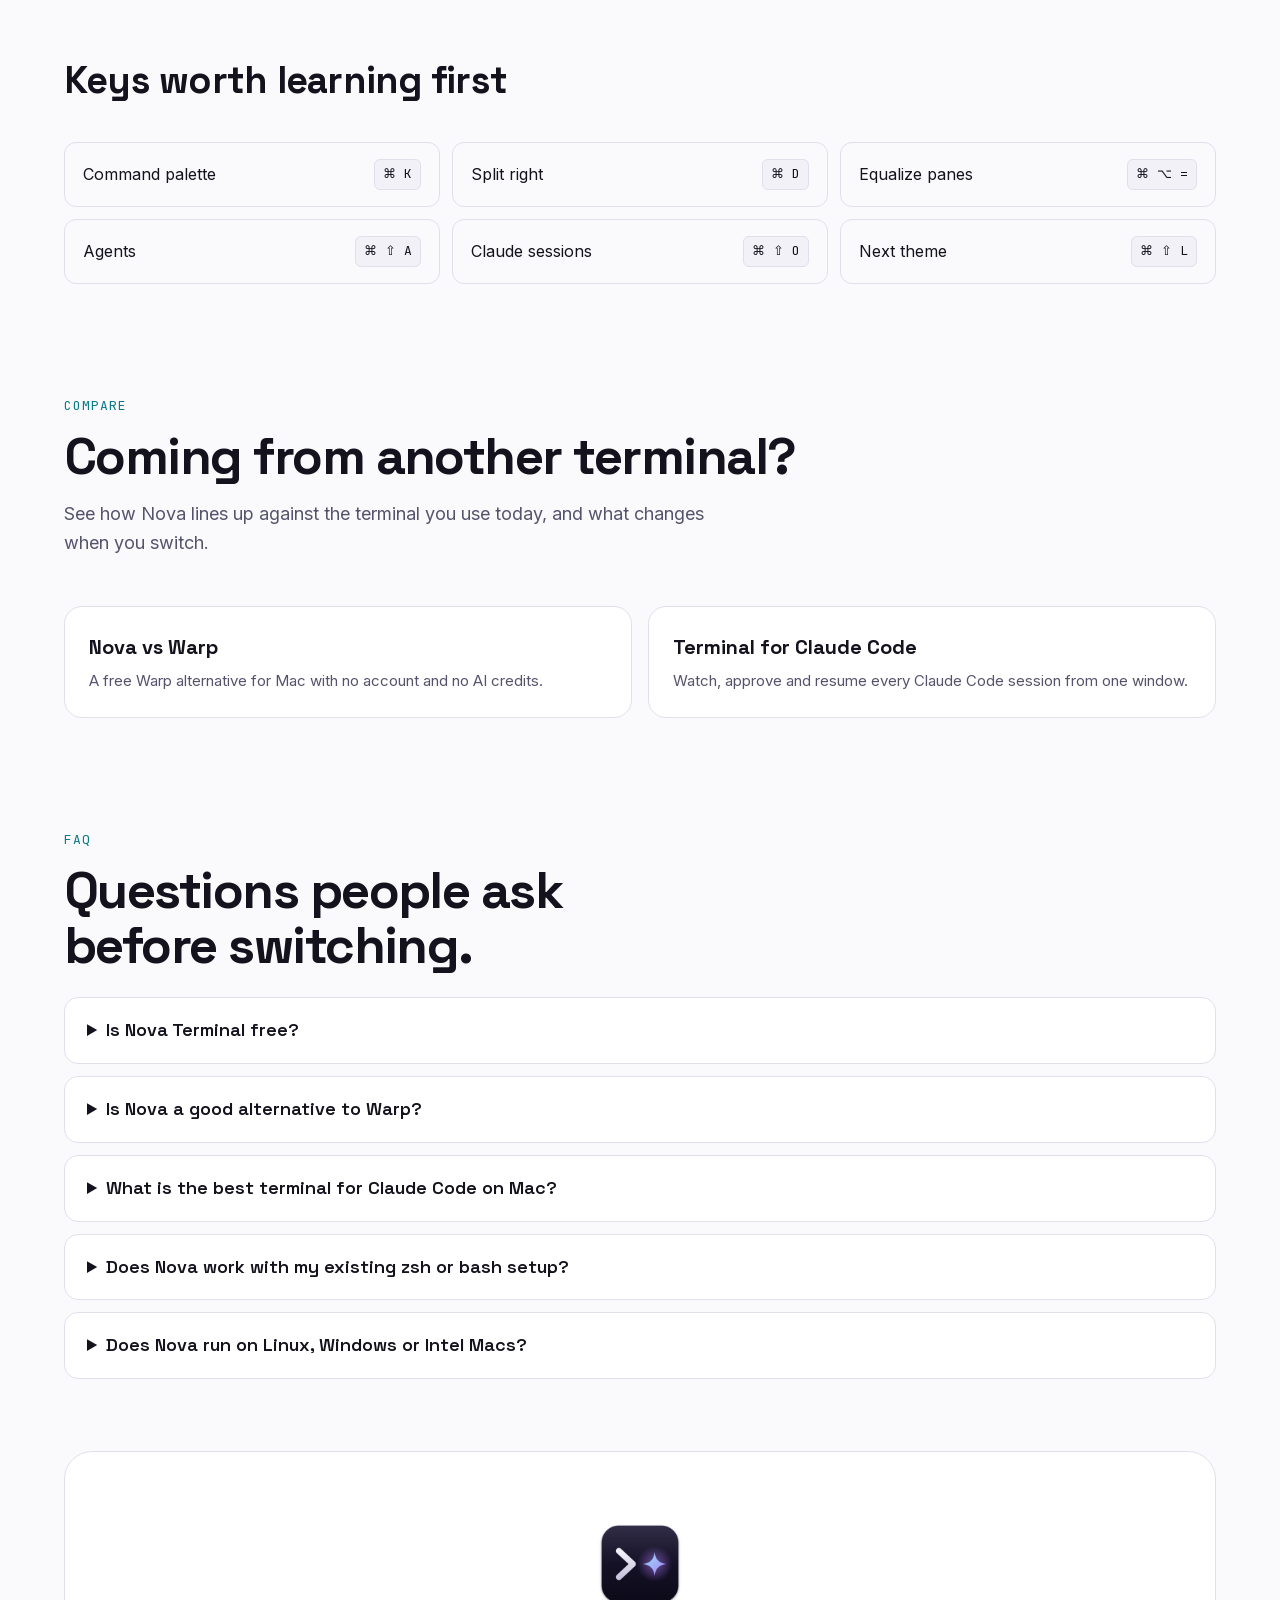
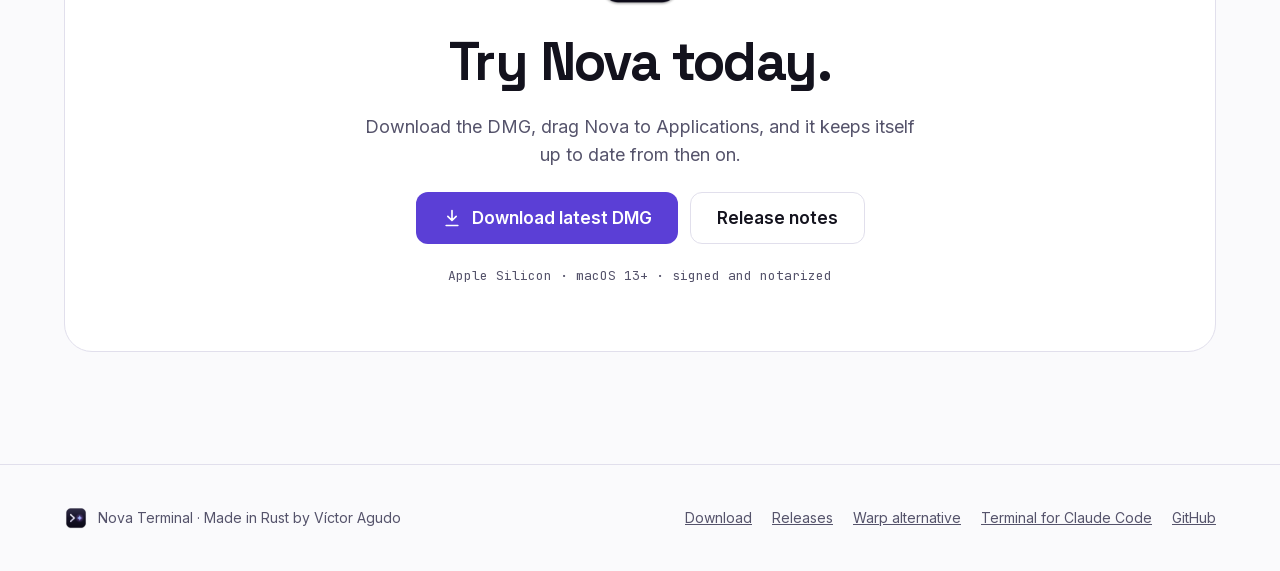
==== commit a3a4223d: "Publish site from 7abcadd" ====
--- a/index.html
+++ b/index.html
@@ -3,8 +3,8 @@
 <head>
 <meta charset="utf-8">
 <meta name="viewport" content="width=device-width, initial-scale=1">
-<title>Nova Terminal: a fast, native macOS terminal written in Rust</title>
-<meta name="description" content="Nova is a GPU-rendered macOS terminal written in Rust. Split panes, a file tree that follows cd, previews, Git, an Agents view for Claude Code and OpenCode, and remote access from your phone.">
+<title>Nova Terminal: Native Mac Terminal for Claude Code and AI Agents</title>
+<meta name="description" content="Nova is a free, GPU-rendered macOS terminal in Rust and a Warp alternative built for Claude Code and OpenCode, with split panes, file tree, previews and Git.">
 <link rel="canonical" href="https://victoragudo.github.io/nova-terminal/">
 <meta name="theme-color" content="#07070d" media="(prefers-color-scheme: dark)">
 <meta name="theme-color" content="#fafafc" media="(prefers-color-scheme: light)">
@@ -14,7 +14,7 @@
 
 <meta property="og:type" content="website">
 <meta property="og:site_name" content="Nova Terminal">
-<meta property="og:title" content="Nova Terminal: a fast, native macOS terminal written in Rust">
+<meta property="og:title" content="Nova Terminal: Native Mac Terminal for Claude Code and AI Agents">
 <meta property="og:description" content="GPU-rendered with Metal. Split panes, files, previews, Git, your AI agents and remote access in one native window.">
 <meta property="og:url" content="https://victoragudo.github.io/nova-terminal/">
 <meta property="og:image" content="https://victoragudo.github.io/nova-terminal/assets/og.jpg">
@@ -23,8 +23,8 @@
 <meta property="og:image:type" content="image/jpeg">
 <meta property="og:image:alt" content="Nova Terminal on a Mac with a remote session open on a phone">
 <meta name="twitter:card" content="summary_large_image">
-<meta name="twitter:title" content="Nova Terminal">
-<meta name="twitter:description" content="A fast, native macOS terminal written in Rust and drawn on the GPU.">
+<meta name="twitter:title" content="Nova Terminal: Native Mac Terminal for AI Agents">
+<meta name="twitter:description" content="A free, native macOS terminal written in Rust, with an Agents view for Claude Code and OpenCode.">
 <meta name="twitter:image" content="https://victoragudo.github.io/nova-terminal/assets/og.jpg">
 
 <script>
@@ -33,9 +33,8 @@
   if (saved === "light" || saved === "dark") document.documentElement.dataset.theme = saved;
 } catch {}
 </script>
-<link rel="preconnect" href="https://fonts.googleapis.com">
-<link rel="preconnect" href="https://fonts.gstatic.com" crossorigin>
-<link rel="stylesheet" href="https://fonts.googleapis.com/css2?family=Inter:wght@400;500;600&family=JetBrains+Mono:wght@400;500&family=Space+Grotesk:wght@500;600;700&display=swap">
+<link rel="preload" as="font" type="font/woff2" href="assets/fonts/inter.woff2" crossorigin>
+<link rel="preload" as="font" type="font/woff2" href="assets/fonts/space-grotesk.woff2" crossorigin>
 <link rel="stylesheet" href="styles.css">
 <link rel="preload" as="image" href="assets/nova-banner.webp" fetchpriority="high">
 <script src="app.js" defer></script>
@@ -43,18 +42,62 @@
 <script type="application/ld+json">
 {
   "@context": "https://schema.org",
-  "@type": "SoftwareApplication",
-  "name": "Nova Terminal",
-  "applicationCategory": "DeveloperApplication",
-  "operatingSystem": "macOS 13 or newer (Apple Silicon)",
-  "description": "A GPU-rendered macOS terminal written in Rust, with split panes, a file tree, previews, Git, an Agents view for AI coding agents and remote access.",
-  "url": "https://victoragudo.github.io/nova-terminal/",
-  "downloadUrl": "https://github.com/victoragudo/nova-terminal/releases/latest",
-  "image": "https://victoragudo.github.io/nova-terminal/assets/og.jpg",
-  "screenshot": "https://victoragudo.github.io/nova-terminal/assets/nova-banner.webp",
-  "license": "https://opensource.org/licenses/MIT",
-  "author": { "@type": "Person", "name": "Víctor Agudo" },
-  "offers": { "@type": "Offer", "price": "0", "priceCurrency": "USD" }
+  "@graph": [
+    {
+      "@type": "WebSite",
+      "@id": "https://victoragudo.github.io/nova-terminal/#website",
+      "name": "Nova Terminal",
+      "url": "https://victoragudo.github.io/nova-terminal/",
+      "inLanguage": "en"
+    },
+    {
+      "@type": "Person",
+      "@id": "https://victoragudo.github.io/nova-terminal/#author",
+      "name": "Víctor Agudo",
+      "url": "https://github.com/victoragudo",
+      "sameAs": ["https://github.com/victoragudo"]
+    },
+    {
+      "@type": "SoftwareApplication",
+      "@id": "https://victoragudo.github.io/nova-terminal/#app",
+      "name": "Nova Terminal",
+      "alternateName": "Nova",
+      "applicationCategory": "DeveloperApplication",
+      "applicationSubCategory": "Terminal emulator",
+      "operatingSystem": "macOS 13 or newer (Apple Silicon)",
+      "description": "A free, GPU-rendered macOS terminal written in Rust, with split panes, a file tree, previews, Git, an Agents view for Claude Code and OpenCode, and remote access from a phone.",
+      "url": "https://victoragudo.github.io/nova-terminal/",
+      "downloadUrl": "https://github.com/victoragudo/nova-terminal/releases/latest",
+      "installUrl": "https://github.com/victoragudo/nova-terminal/releases/latest",
+      "releaseNotes": "https://github.com/victoragudo/nova-terminal/releases",
+      "fileSize": "12MB",
+      "image": "https://victoragudo.github.io/nova-terminal/assets/og.jpg",
+      "screenshot": [
+        "https://victoragudo.github.io/nova-terminal/assets/nova-banner.webp",
+        "https://victoragudo.github.io/nova-terminal/assets/nova-agents.webp",
+        "https://victoragudo.github.io/nova-terminal/assets/nova-remote.webp"
+      ],
+      "featureList": [
+        "GPU rendering through Metal",
+        "Split panes",
+        "File tree that follows cd",
+        "Previews for code, images, SVG, PDF and archives",
+        "Built-in Git panel",
+        "Agents view for Claude Code and OpenCode",
+        "Claude Code session finder and resume",
+        "Remote access from a phone browser",
+        "Ten themes"
+      ],
+      "author": { "@id": "https://victoragudo.github.io/nova-terminal/#author" },
+      "sameAs": ["https://github.com/victoragudo/nova-terminal"],
+      "offers": { "@type": "Offer", "price": "0", "priceCurrency": "USD" }
+    },
+    {
+      "@type": "FAQPage",
+      "@id": "https://victoragudo.github.io/nova-terminal/#faq",
+      "mainEntity": [{"@type": "Question", "name": "Is Nova Terminal free?", "acceptedAnswer": {"@type": "Answer", "text": "Yes. Nova is a free download for Apple Silicon Macs running macOS 13 or newer. There are no paid plans, no AI credits and no account to create. Download the DMG from GitHub, drag Nova to Applications and it keeps itself up to date with Sparkle."}}, {"@type": "Question", "name": "Is Nova a good alternative to Warp?", "acceptedAnswer": {"@type": "Answer", "text": "Nova suits developers who want a modern, GPU-rendered Mac terminal without an account or a built-in AI plan. Instead of its own agent, Nova works with the agents you already run, like Claude Code and OpenCode, and adds a file tree, previews, Git and remote access."}}, {"@type": "Question", "name": "What is the best terminal for Claude Code on Mac?", "acceptedAnswer": {"@type": "Answer", "text": "A good terminal for Claude Code renders fast output smoothly, supports Shift+Enter for new lines and makes it easy to juggle several sessions. Nova does all three and adds an Agents view that lists every Claude Code session, shows which one needs you and lets you approve prompts in place."}}, {"@type": "Question", "name": "Does Nova work with my existing zsh or bash setup?", "acceptedAnswer": {"@type": "Answer", "text": "Yes. Every tab starts your shell as a login shell, so it loads the same profile as Terminal.app: your aliases, prompt, PATH and plugins carry over with nothing to migrate. You can pick a different shell in Settings."}}, {"@type": "Question", "name": "Does Nova run on Linux, Windows or Intel Macs?", "acceptedAnswer": {"@type": "Answer", "text": "No. Nova is a native macOS app built on Metal and currently ships for Apple Silicon Macs running macOS 13 or newer."}}]
+    }
+  ]
 }
 </script>
 </head>
@@ -72,7 +115,8 @@
       <li><a href="#agents">Agents</a></li>
       <li><a href="#remote">Remote</a></li>
       <li><a href="#performance">Performance</a></li>
-      <li><a href="#stack">Stack</a></li>
+      <li><a href="#faq">FAQ</a></li>
+      <li><a href="warp-alternative/">vs Warp</a></li>
       <li class="menu-download"><a data-download href="https://github.com/victoragudo/nova-terminal/releases/latest">Download for macOS</a></li>
     </ul>
     <div class="nav-actions">
@@ -92,8 +136,8 @@
 
   <section class="hero container">
     <a class="pill" href="https://github.com/victoragudo/nova-terminal/releases/latest"><span class="pill-dot" aria-hidden="true"></span><span data-version>Latest release on GitHub</span></a>
-    <h1>Your terminal, files and AI agents in one native window.</h1>
-    <p class="lead">Nova is a macOS terminal written in pure Rust and drawn on the GPU through Metal. No Electron, no webview. Just fast, with the things you use every day close at hand.</p>
+    <h1>The native Mac terminal for your shell, files and AI agents.</h1>
+    <p class="lead">Nova is a free macOS terminal written in pure Rust and drawn on the GPU through Metal. It keeps every Claude Code and OpenCode session in view, with split panes, files, previews and Git one keystroke away. No account, no AI credits, no Electron.</p>
     <div class="actions">
       <a class="button button-primary button-lg" data-download href="https://github.com/victoragudo/nova-terminal/releases/latest">
         <svg aria-hidden="true" width="20" height="20" viewBox="0 0 24 24" fill="none" stroke="currentColor" stroke-width="2" stroke-linecap="round" stroke-linejoin="round"><path d="M12 3v12M7 10l5 5 5-5M5 21h14"/></svg>
@@ -107,10 +151,10 @@
 
   <section class="band" aria-label="At a glance">
     <div class="glance container">
-      <div><h2>GPU rendered</h2><p>GPUI on Metal, the UI framework behind Zed.</p></div>
-      <div><h2>Pure Rust</h2><p>alacritty_terminal at the core, no web stack.</p></div>
-      <div><h2>10 themes</h2><p>From Nova Dark to NovaOne Light.</p></div>
-      <div><h2>Signed and notarized</h2><p>Sparkle keeps it up to date.</p></div>
+      <div><h3>GPU rendered</h3><p>GPUI on Metal, the UI framework behind Zed.</p></div>
+      <div><h3>Pure Rust</h3><p>alacritty_terminal at the core, no web stack.</p></div>
+      <div><h3>10 themes</h3><p>From Nova Dark to NovaOne Light.</p></div>
+      <div><h3>Signed and notarized</h3><p>Sparkle keeps it up to date.</p></div>
     </div>
   </section>
 
@@ -209,7 +253,7 @@
         </div>
         <p>Nova Dark, Nova Light, Enana Blanca, Kilonova, Andromeda, Solar, Aurora, Púlsar, NovaOne and NovaOne Light. JetBrains Mono and Space Grotesk ship inside the app.</p>
       </div>
-      <img class="shot" src="assets/nova-themes.gif" loading="lazy" decoding="async" alt="Nova Terminal cycling through its themes, starting with NovaOne">
+      <img class="shot" src="assets/nova-themes.webp" width="1080" height="675" loading="lazy" decoding="async" alt="Nova Terminal cycling through its themes, starting with NovaOne">
     </div>
   </section>
 
@@ -243,6 +287,43 @@
     </ul>
   </section>
 
+  <section id="compare" class="container" aria-labelledby="compare-title" style="padding-top: 112px">
+    <p class="eyebrow">Compare</p>
+    <h2 id="compare-title" class="section-title">Coming from another terminal?</h2>
+    <p class="section-lead">See how Nova lines up against the terminal you use today, and what changes when you switch.</p>
+    <ul class="links-grid">
+      <li><a href="warp-alternative/"><strong>Nova vs Warp</strong><span>A free Warp alternative for Mac with no account and no AI credits.</span></a></li>
+      <li><a href="claude-code-terminal/"><strong>Terminal for Claude Code</strong><span>Watch, approve and resume every Claude Code session from one window.</span></a></li>
+    </ul>
+  </section>
+
+  <section id="faq" class="container" aria-labelledby="faq-title" style="padding-top: 112px">
+    <p class="eyebrow">FAQ</p>
+    <h2 id="faq-title" class="section-title">Questions people ask before switching.</h2>
+    <div class="faq">
+      <details>
+        <summary>Is Nova Terminal free?</summary>
+        <p>Yes. Nova is a free download for Apple Silicon Macs running macOS 13 or newer. There are no paid plans, no AI credits and no account to create. Download the DMG from GitHub, drag Nova to Applications and it keeps itself up to date with Sparkle.</p>
+      </details>
+      <details>
+        <summary>Is Nova a good alternative to Warp?</summary>
+        <p>Nova suits developers who want a modern, GPU-rendered Mac terminal without an account or a built-in AI plan. Instead of its own agent, Nova works with the agents you already run, like Claude Code and OpenCode, and adds a file tree, previews, Git and remote access.</p>
+      </details>
+      <details>
+        <summary>What is the best terminal for Claude Code on Mac?</summary>
+        <p>A good terminal for Claude Code renders fast output smoothly, supports Shift+Enter for new lines and makes it easy to juggle several sessions. Nova does all three and adds an Agents view that lists every Claude Code session, shows which one needs you and lets you approve prompts in place.</p>
+      </details>
+      <details>
+        <summary>Does Nova work with my existing zsh or bash setup?</summary>
+        <p>Yes. Every tab starts your shell as a login shell, so it loads the same profile as Terminal.app: your aliases, prompt, PATH and plugins carry over with nothing to migrate. You can pick a different shell in Settings.</p>
+      </details>
+      <details>
+        <summary>Does Nova run on Linux, Windows or Intel Macs?</summary>
+        <p>No. Nova is a native macOS app built on Metal and currently ships for Apple Silicon Macs running macOS 13 or newer.</p>
+      </details>
+    </div>
+  </section>
+
   <section id="download" class="container" style="padding-block: 72px 112px">
     <div class="cta">
       <img src="assets/icon.png" width="96" height="96" loading="lazy" alt="Nova Terminal app icon">
@@ -265,11 +346,13 @@
   <div class="footer-inner container">
     <div class="footer-brand">
       <img src="assets/icon.png" width="24" height="24" alt="">
-      <span>Nova Terminal · Made in Rust by Víctor Agudo · MIT license</span>
+      <span>Nova Terminal · Made in Rust by Víctor Agudo</span>
     </div>
     <ul class="footer-links">
       <li><a data-download href="https://github.com/victoragudo/nova-terminal/releases/latest">Download</a></li>
       <li><a href="https://github.com/victoragudo/nova-terminal/releases">Releases</a></li>
+      <li><a href="warp-alternative/">Warp alternative</a></li>
+      <li><a href="claude-code-terminal/">Terminal for Claude Code</a></li>
       <li><a href="https://github.com/victoragudo/nova-terminal">GitHub</a></li>
     </ul>
   </div>
--- a/styles.css
+++ b/styles.css
@@ -1,3 +1,27 @@
+@font-face {
+  font-family: "Inter";
+  font-style: normal;
+  font-weight: 400 600;
+  font-display: swap;
+  src: url("assets/fonts/inter.woff2") format("woff2");
+}
+
+@font-face {
+  font-family: "JetBrains Mono";
+  font-style: normal;
+  font-weight: 400 500;
+  font-display: swap;
+  src: url("assets/fonts/jetbrains-mono.woff2") format("woff2");
+}
+
+@font-face {
+  font-family: "Space Grotesk";
+  font-style: normal;
+  font-weight: 500 700;
+  font-display: swap;
+  src: url("assets/fonts/space-grotesk.woff2") format("woff2");
+}
+
 :root {
   --bg: #07070d;
   --surface: #0f0f19;
@@ -375,7 +399,7 @@
   padding-block: 36px;
 }
 
-.glance h2 {
+.glance h3 {
   margin: 0;
   font-weight: 600;
   font-size: 22px;
@@ -788,6 +812,199 @@
   .panel {
     padding: 32px 20px;
   }
+}
+
+.crumbs {
+  margin: 0;
+  padding: 0;
+  list-style: none;
+  display: flex;
+  flex-wrap: wrap;
+  justify-content: center;
+  gap: 8px;
+  font-family: var(--font-mono);
+  font-size: 13px;
+  color: var(--muted);
+}
+
+.crumbs li + li::before {
+  content: "/";
+  margin-right: 8px;
+  color: var(--border);
+}
+
+.crumbs a {
+  color: var(--muted);
+}
+
+.page-hero h1 {
+  font-size: clamp(36px, 5.4vw, 64px);
+}
+
+.prose {
+  max-width: 760px;
+}
+
+.prose h2 {
+  margin: 64px 0 16px;
+  font-weight: 700;
+  font-size: clamp(26px, 3vw, 36px);
+  line-height: 1.15;
+  letter-spacing: -0.02em;
+}
+
+.prose h3 {
+  margin: 32px 0 8px;
+  font-size: 20px;
+}
+
+.prose p,
+.prose li {
+  color: var(--muted);
+  font-size: 17px;
+  text-wrap: pretty;
+}
+
+.prose strong {
+  color: var(--text);
+}
+
+.prose ul,
+.prose ol {
+  padding-left: 22px;
+}
+
+.prose li + li {
+  margin-top: 8px;
+}
+
+.updated {
+  font-family: var(--font-mono);
+  font-size: 13px;
+  color: var(--muted);
+}
+
+.table-wrap {
+  overflow-x: auto;
+  margin-top: 24px;
+  border: 1px solid var(--border);
+  border-radius: 16px;
+  background: var(--surface);
+}
+
+.compare {
+  width: 100%;
+  min-width: 560px;
+  border-collapse: collapse;
+  font-size: 15px;
+}
+
+.compare caption {
+  padding: 16px 20px 0;
+  text-align: left;
+  color: var(--muted);
+  font-size: 13px;
+  font-family: var(--font-mono);
+}
+
+.compare th,
+.compare td {
+  padding: 14px 20px;
+  text-align: left;
+  vertical-align: top;
+  border-bottom: 1px solid var(--border);
+}
+
+.compare tr:last-child th,
+.compare tr:last-child td {
+  border-bottom: 0;
+}
+
+.compare thead th {
+  font-family: var(--font-display);
+  font-size: 16px;
+  color: var(--text);
+}
+
+.compare tbody th {
+  font-weight: 600;
+  color: var(--text);
+  white-space: nowrap;
+}
+
+.compare td {
+  color: var(--muted);
+}
+
+.faq {
+  display: grid;
+  gap: 12px;
+  margin-top: 24px;
+}
+
+.faq details {
+  border: 1px solid var(--border);
+  border-radius: 14px;
+  background: var(--surface);
+}
+
+.faq summary {
+  cursor: pointer;
+  padding: 18px 22px;
+  font-family: var(--font-display);
+  font-weight: 600;
+  font-size: 18px;
+  color: var(--text);
+}
+
+.faq details p {
+  margin: 0;
+  padding: 0 22px 20px;
+  color: var(--muted);
+}
+
+.links-grid {
+  display: grid;
+  grid-template-columns: repeat(auto-fit, minmax(280px, 1fr));
+  gap: 16px;
+  margin: 0;
+  padding: 0;
+  list-style: none;
+}
+
+.links-grid a {
+  display: block;
+  height: 100%;
+  padding: 24px;
+  border: 1px solid var(--border);
+  border-radius: 18px;
+  background: var(--surface);
+  color: var(--text);
+  text-decoration: none;
+}
+
+.links-grid a:hover {
+  border-color: var(--accent);
+  color: var(--text);
+}
+
+.links-grid strong {
+  display: block;
+  font-family: var(--font-display);
+  font-size: 20px;
+}
+
+.links-grid span {
+  display: block;
+  margin-top: 6px;
+  color: var(--muted);
+  font-size: 15px;
+}
+
+.disclaimer {
+  margin-top: 48px;
+  font-size: 13px;
+  color: var(--muted);
 }
 
 .menu-toggle {
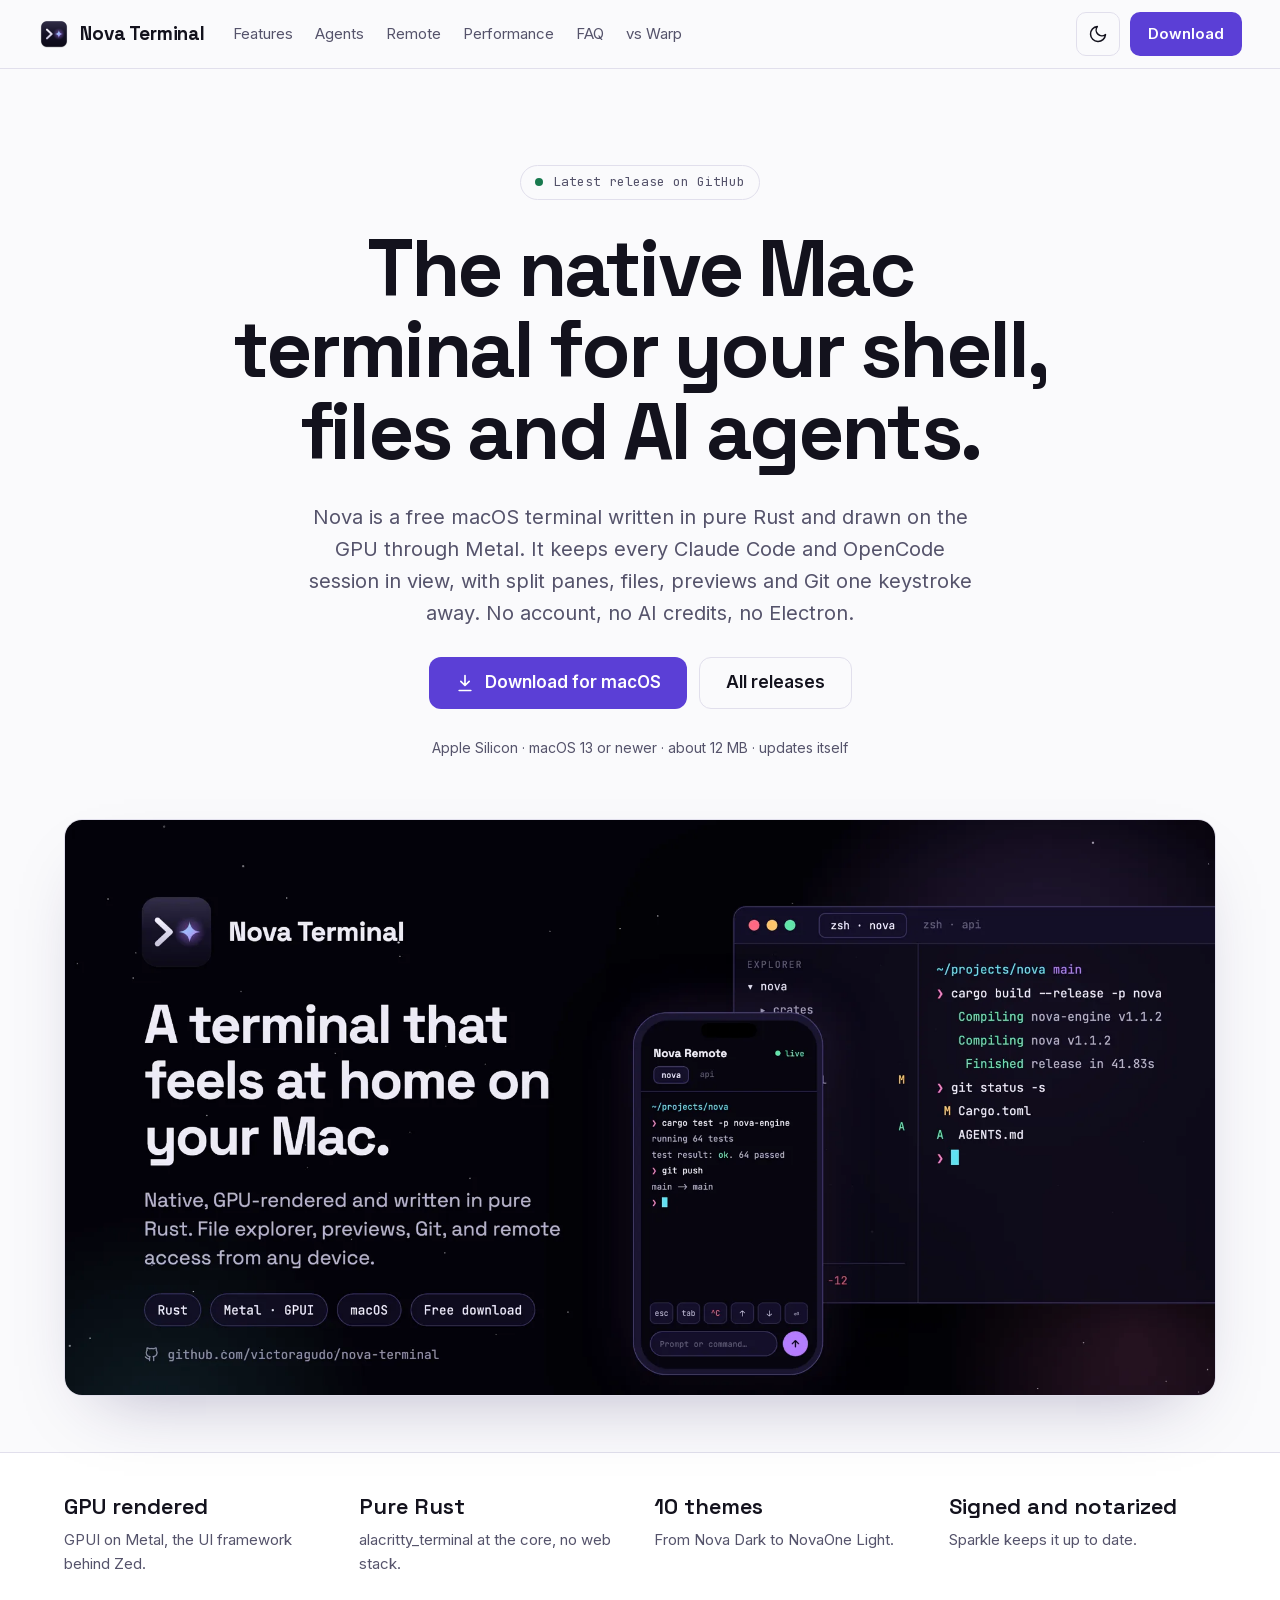
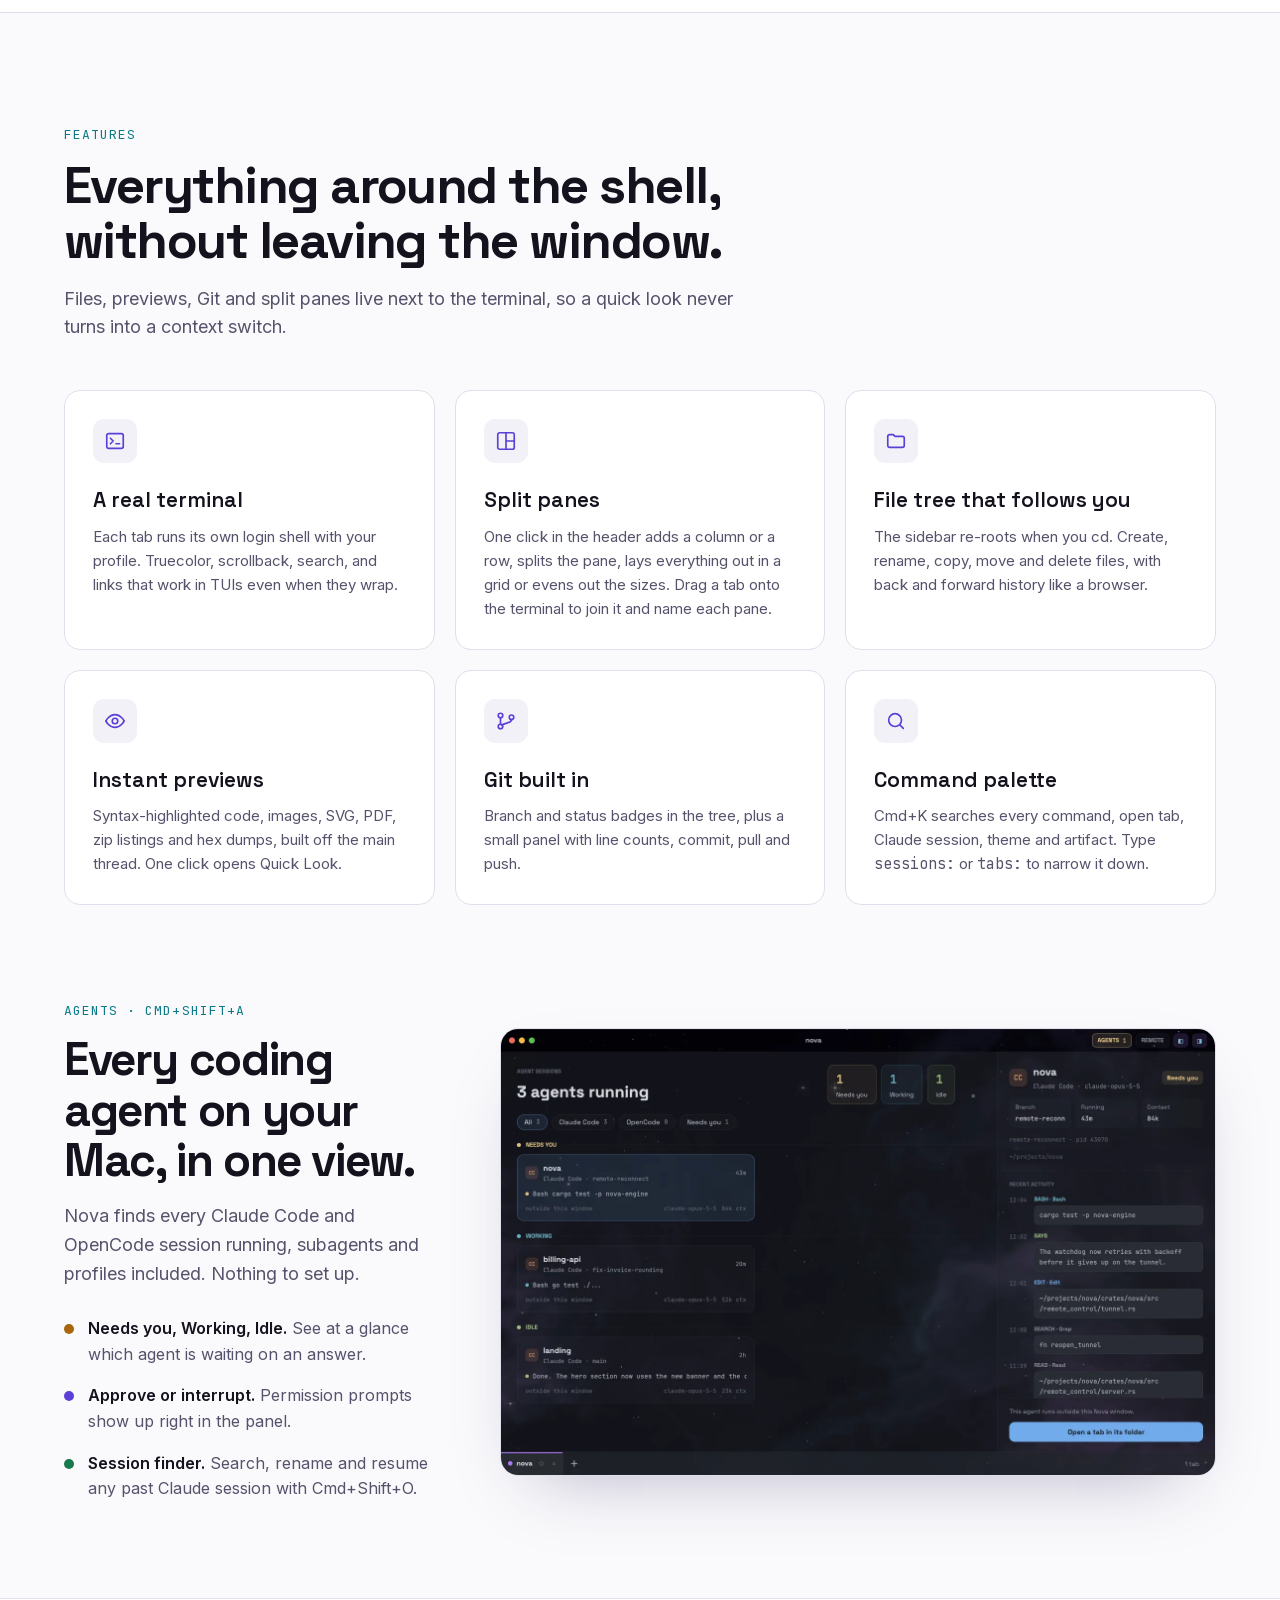
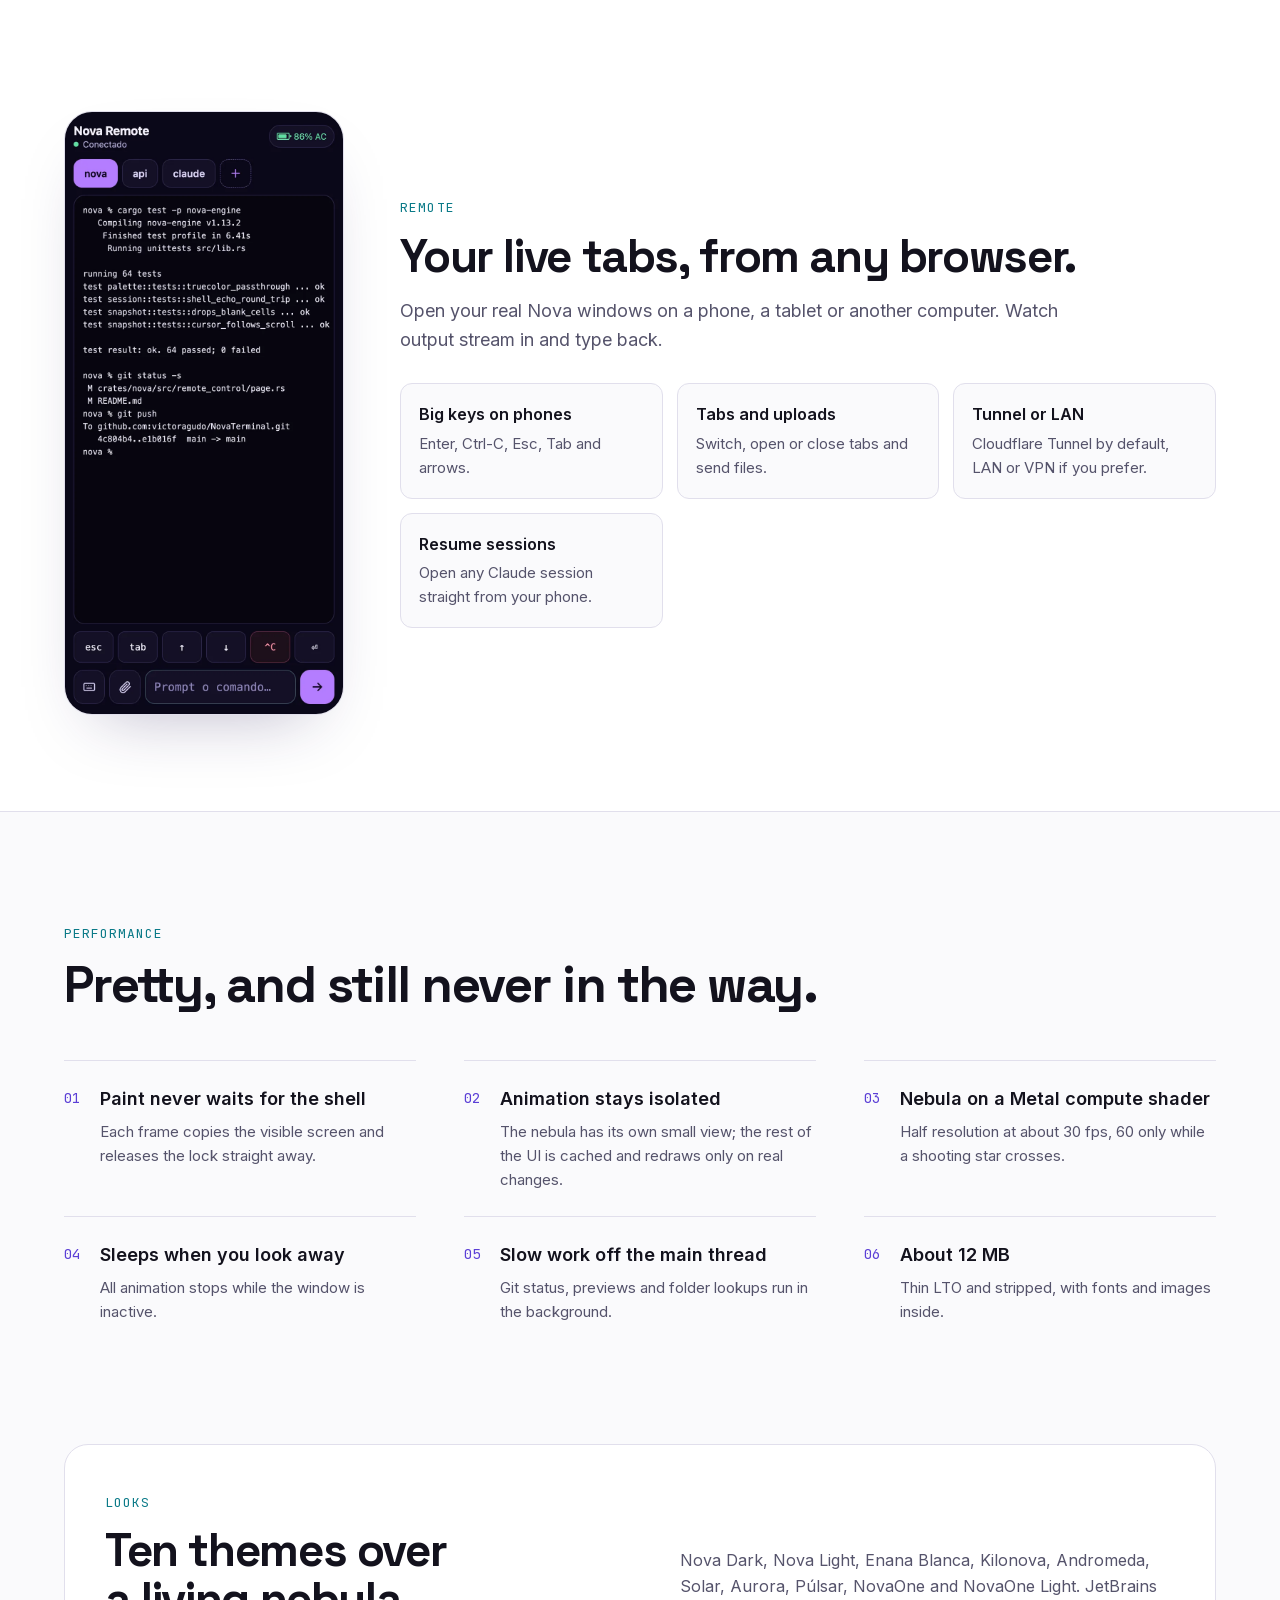
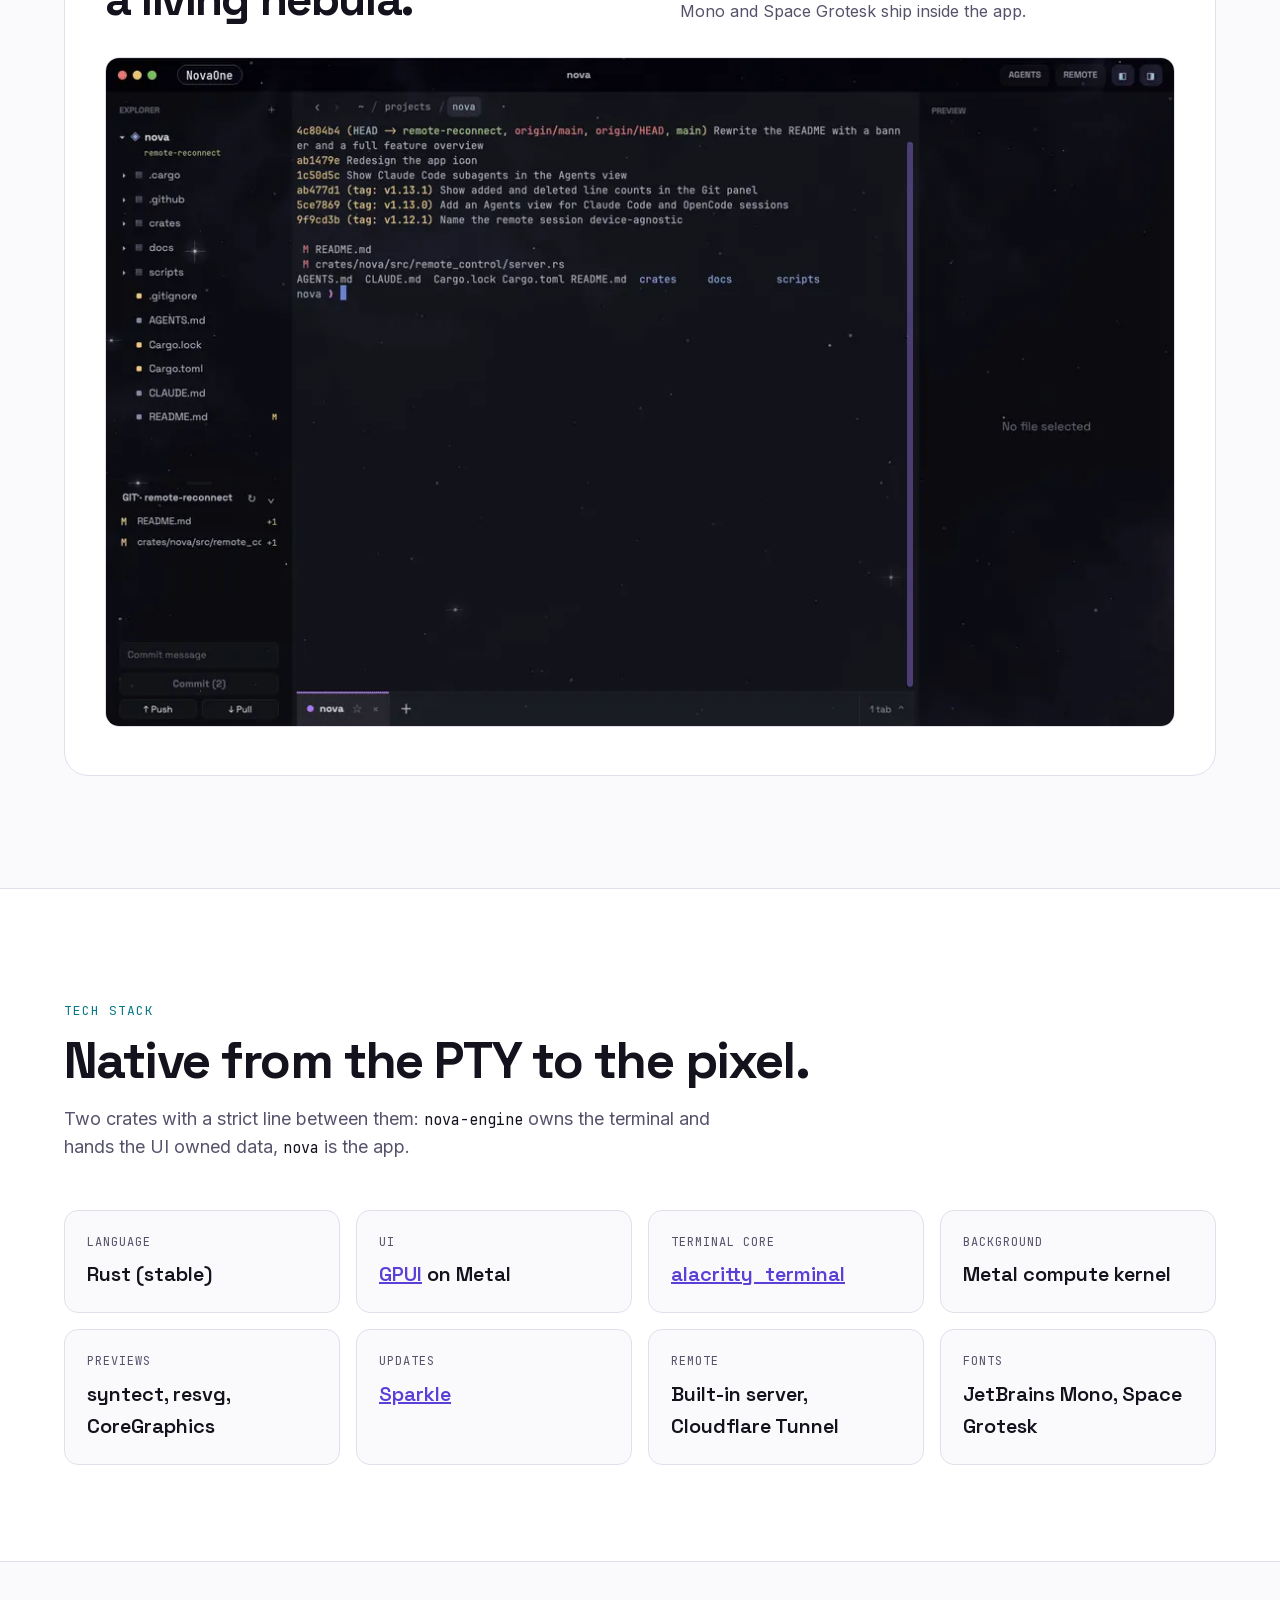
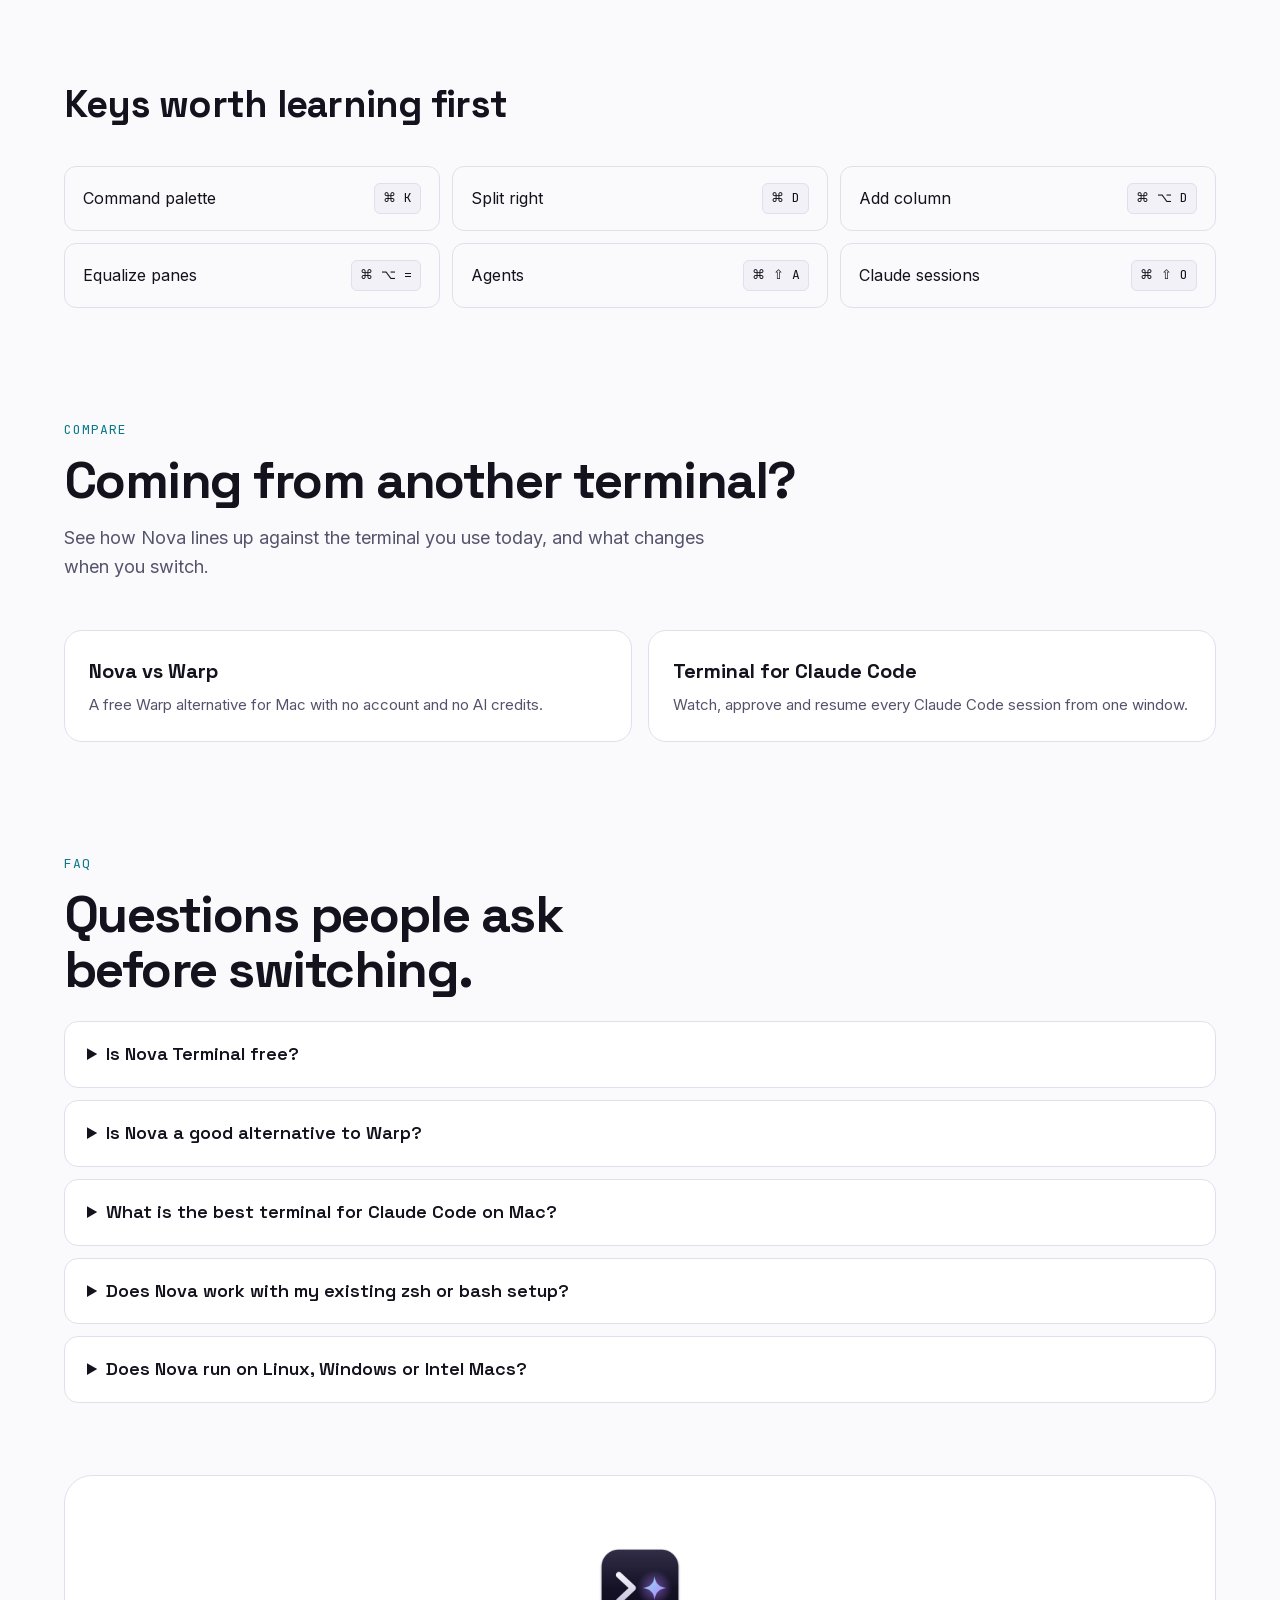
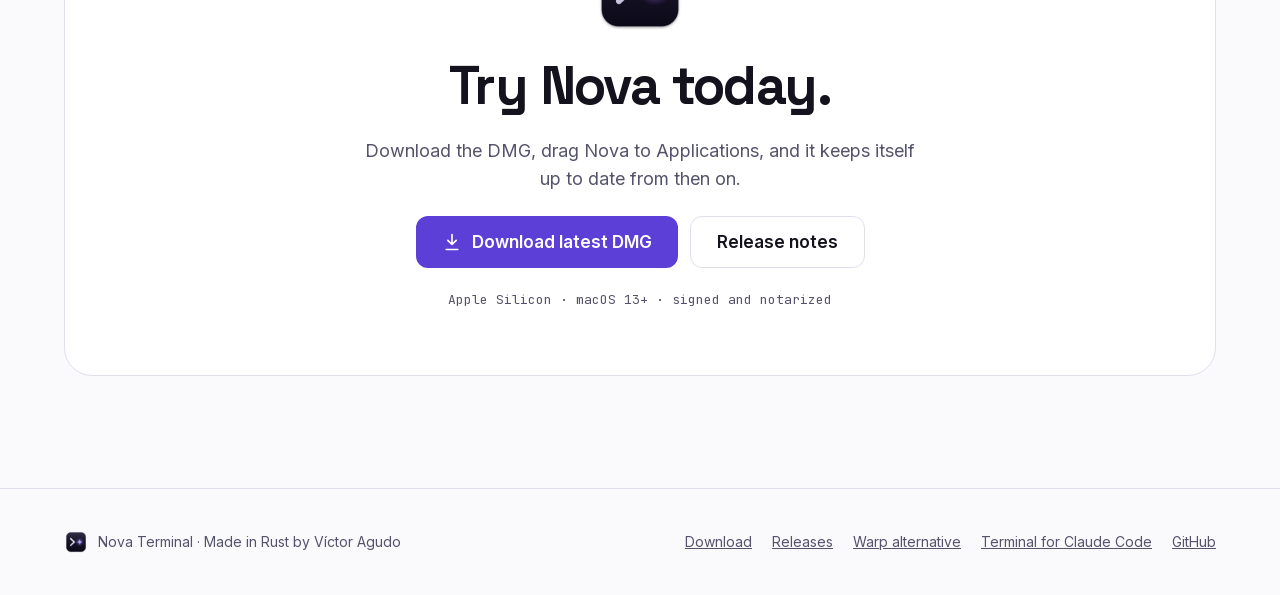
==== commit 8bd9dc0d: "Publish site from 4e7810c" ====
--- a/index.html
+++ b/index.html
@@ -171,7 +171,7 @@
       <li class="card">
         <div class="card-icon"><svg aria-hidden="true" width="22" height="22" viewBox="0 0 24 24" fill="none" stroke="currentColor" stroke-width="1.8" stroke-linecap="round" stroke-linejoin="round"><rect x="3" y="3" width="18" height="18" rx="2"/><path d="M12 3v18M12 12h9"/></svg></div>
         <h3>Split panes</h3>
-        <p>Split right or down, drag a tab onto the terminal to join it, name each pane, and even out the sizes with one shortcut.</p>
+        <p>One click in the header adds a column or a row, splits the pane, lays everything out in a grid or evens out the sizes. Drag a tab onto the terminal to join it and name each pane.</p>
       </li>
       <li class="card">
         <div class="card-icon"><svg aria-hidden="true" width="22" height="22" viewBox="0 0 24 24" fill="none" stroke="currentColor" stroke-width="1.8" stroke-linecap="round" stroke-linejoin="round"><path d="M3 7a2 2 0 0 1 2-2h4l2 2h8a2 2 0 0 1 2 2v8a2 2 0 0 1-2 2H5a2 2 0 0 1-2-2z"/></svg></div>
@@ -280,10 +280,10 @@
     <ul class="keys">
       <li><span>Command palette</span><kbd>⌘ K</kbd></li>
       <li><span>Split right</span><kbd>⌘ D</kbd></li>
+      <li><span>Add column</span><kbd>⌘ ⌥ D</kbd></li>
       <li><span>Equalize panes</span><kbd>⌘ ⌥ =</kbd></li>
       <li><span>Agents</span><kbd>⌘ ⇧ A</kbd></li>
       <li><span>Claude sessions</span><kbd>⌘ ⇧ O</kbd></li>
-      <li><span>Next theme</span><kbd>⌘ ⇧ L</kbd></li>
     </ul>
   </section>
 
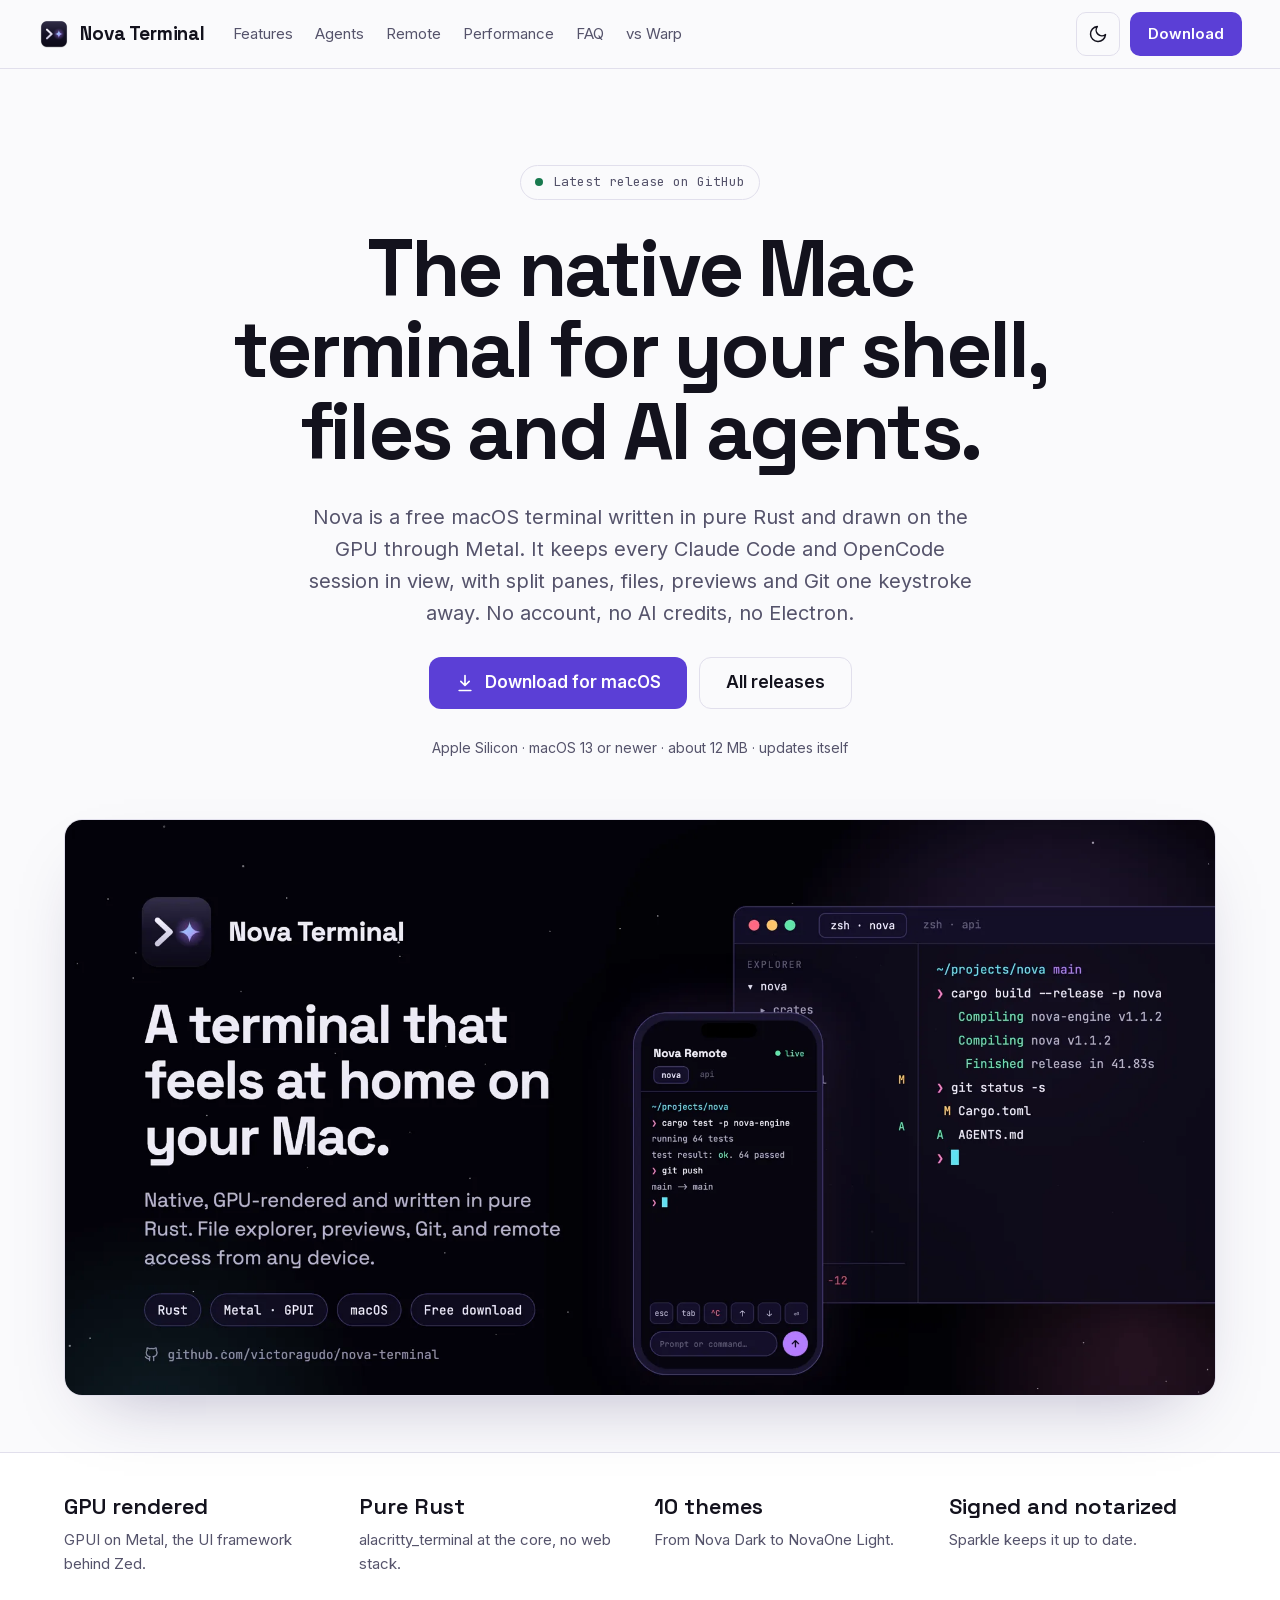
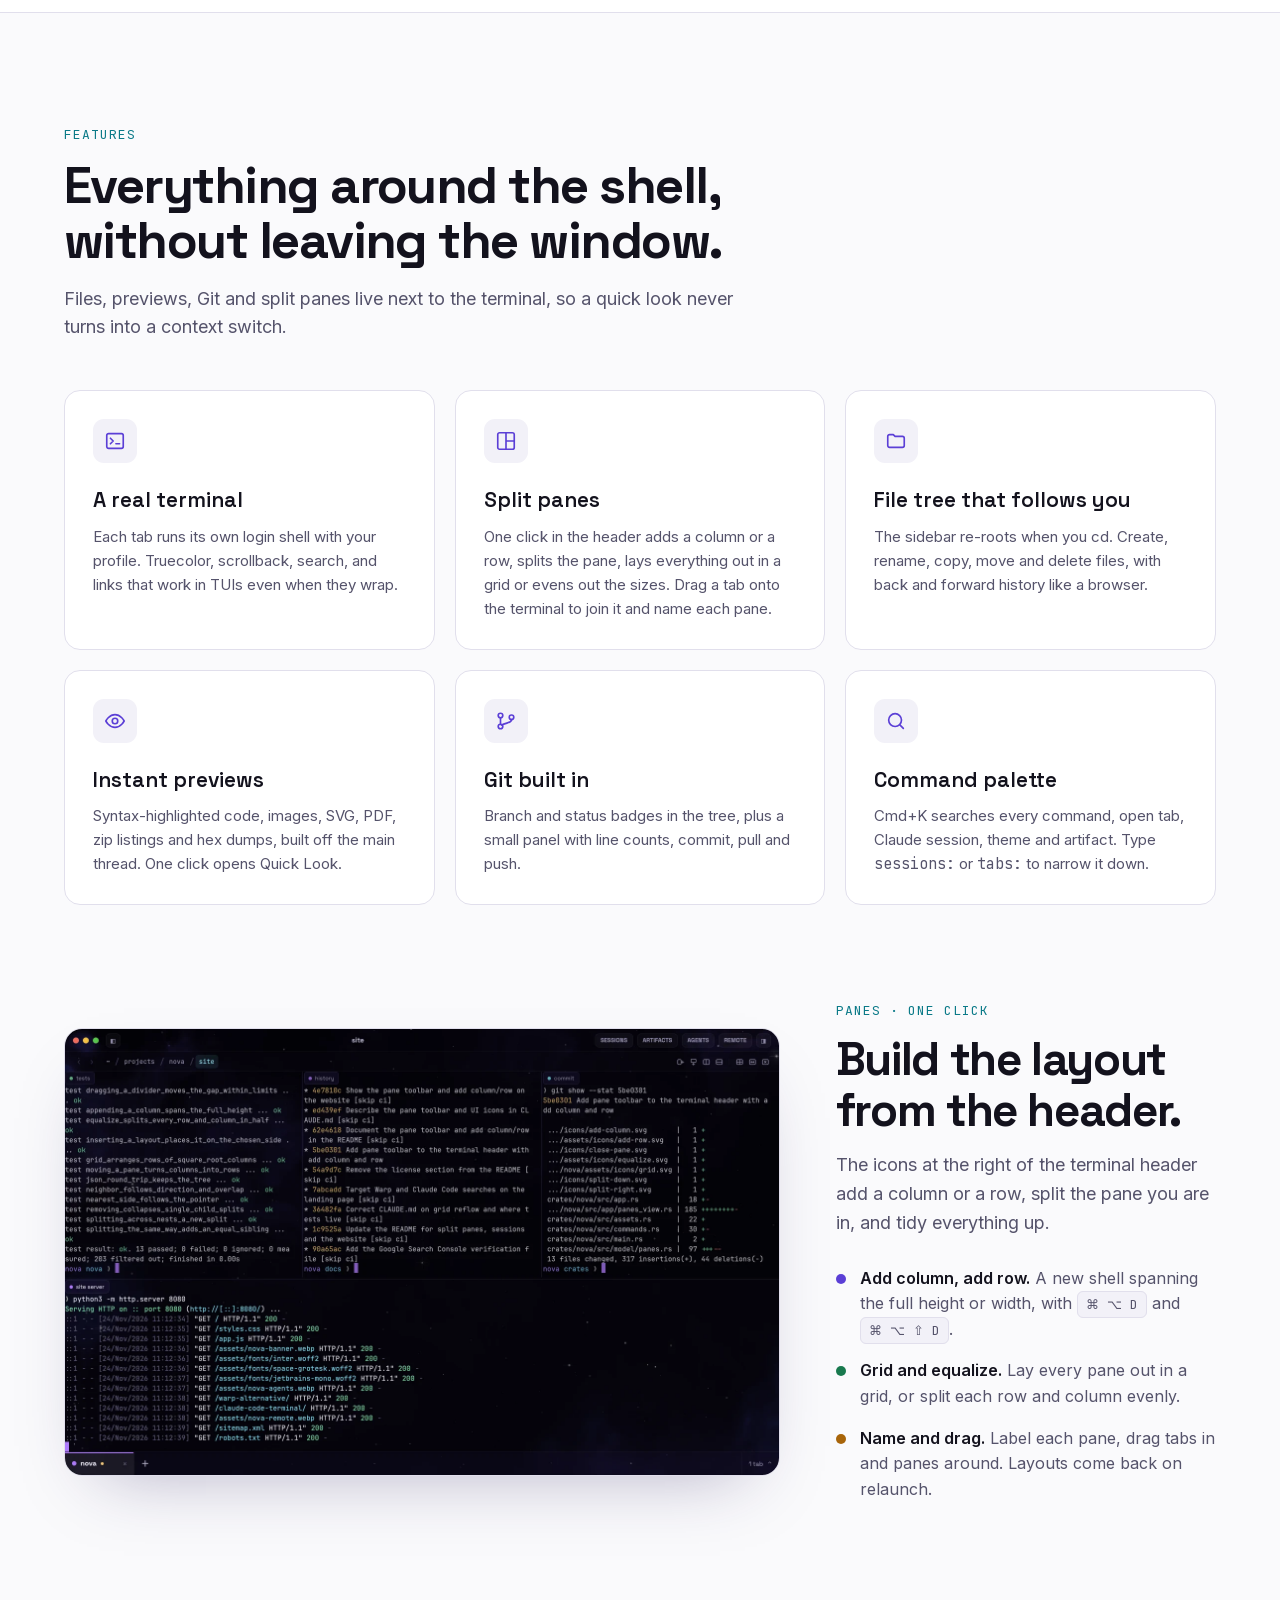
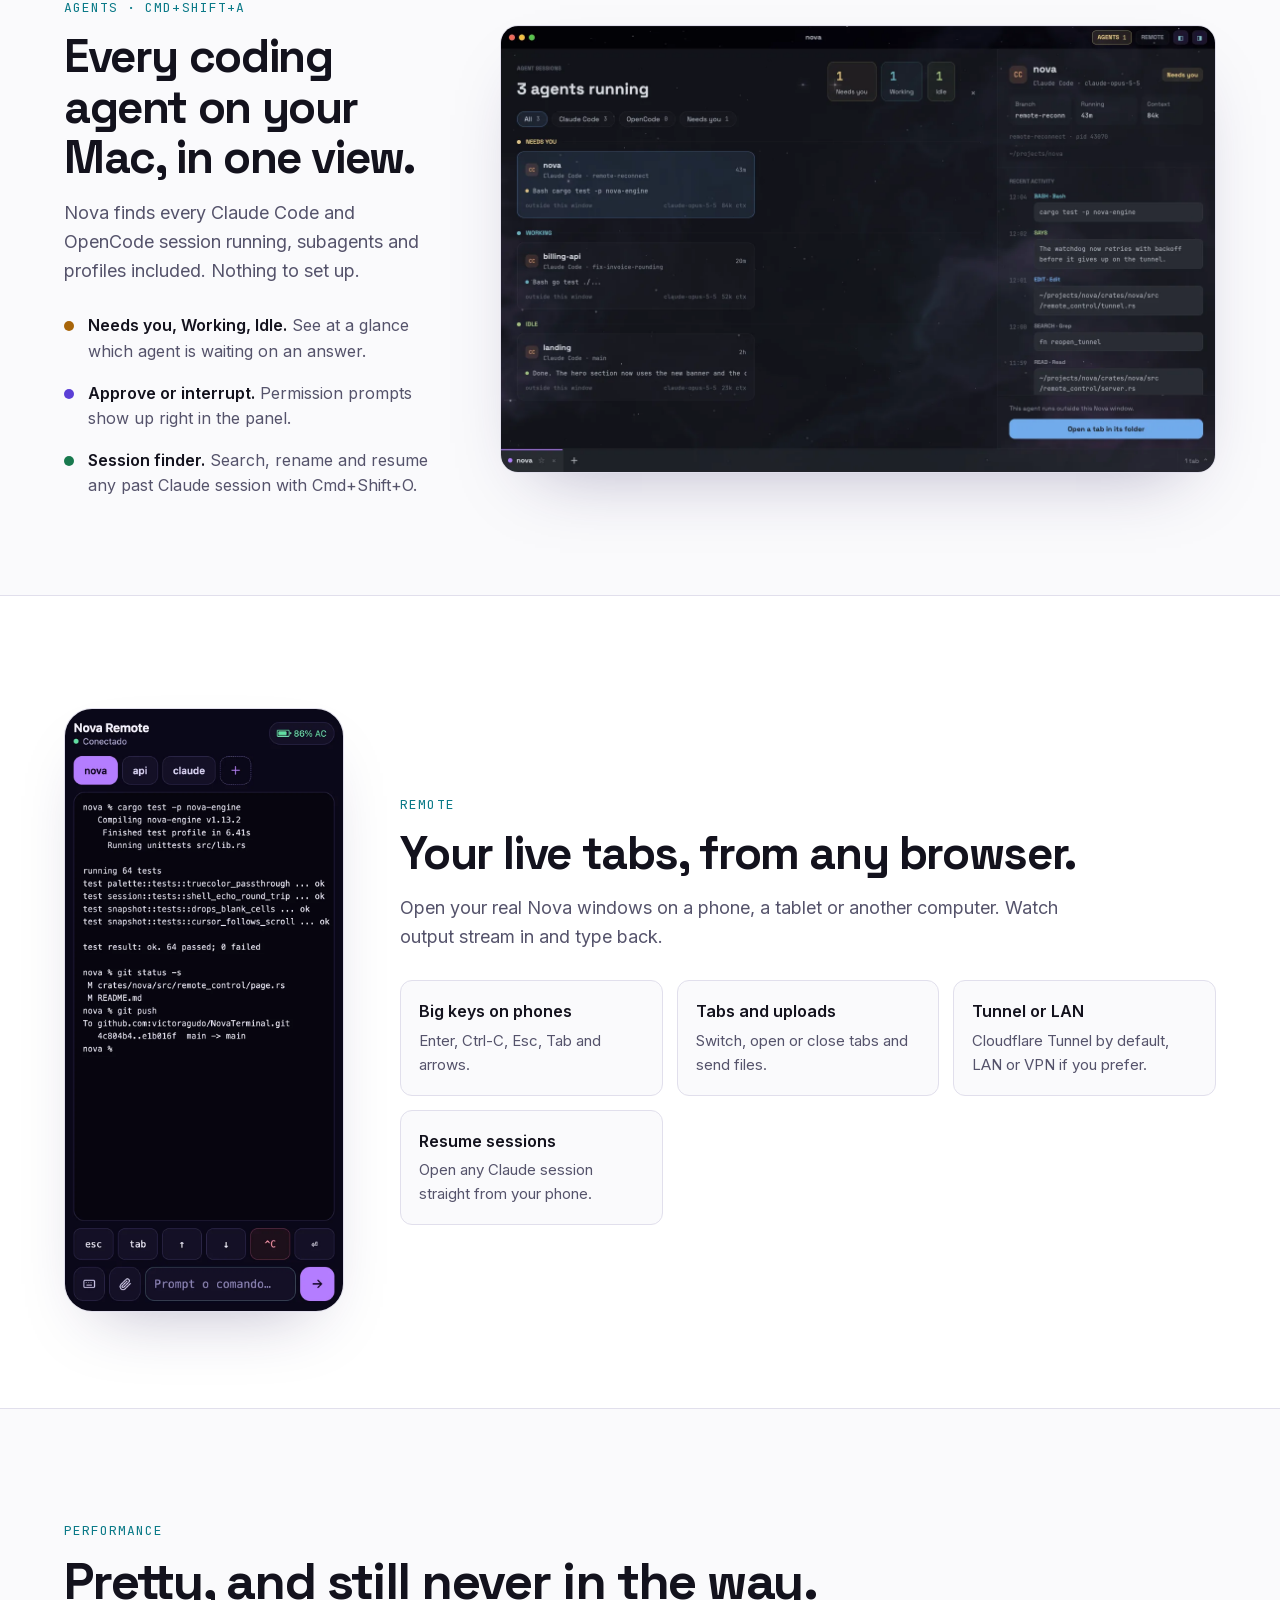
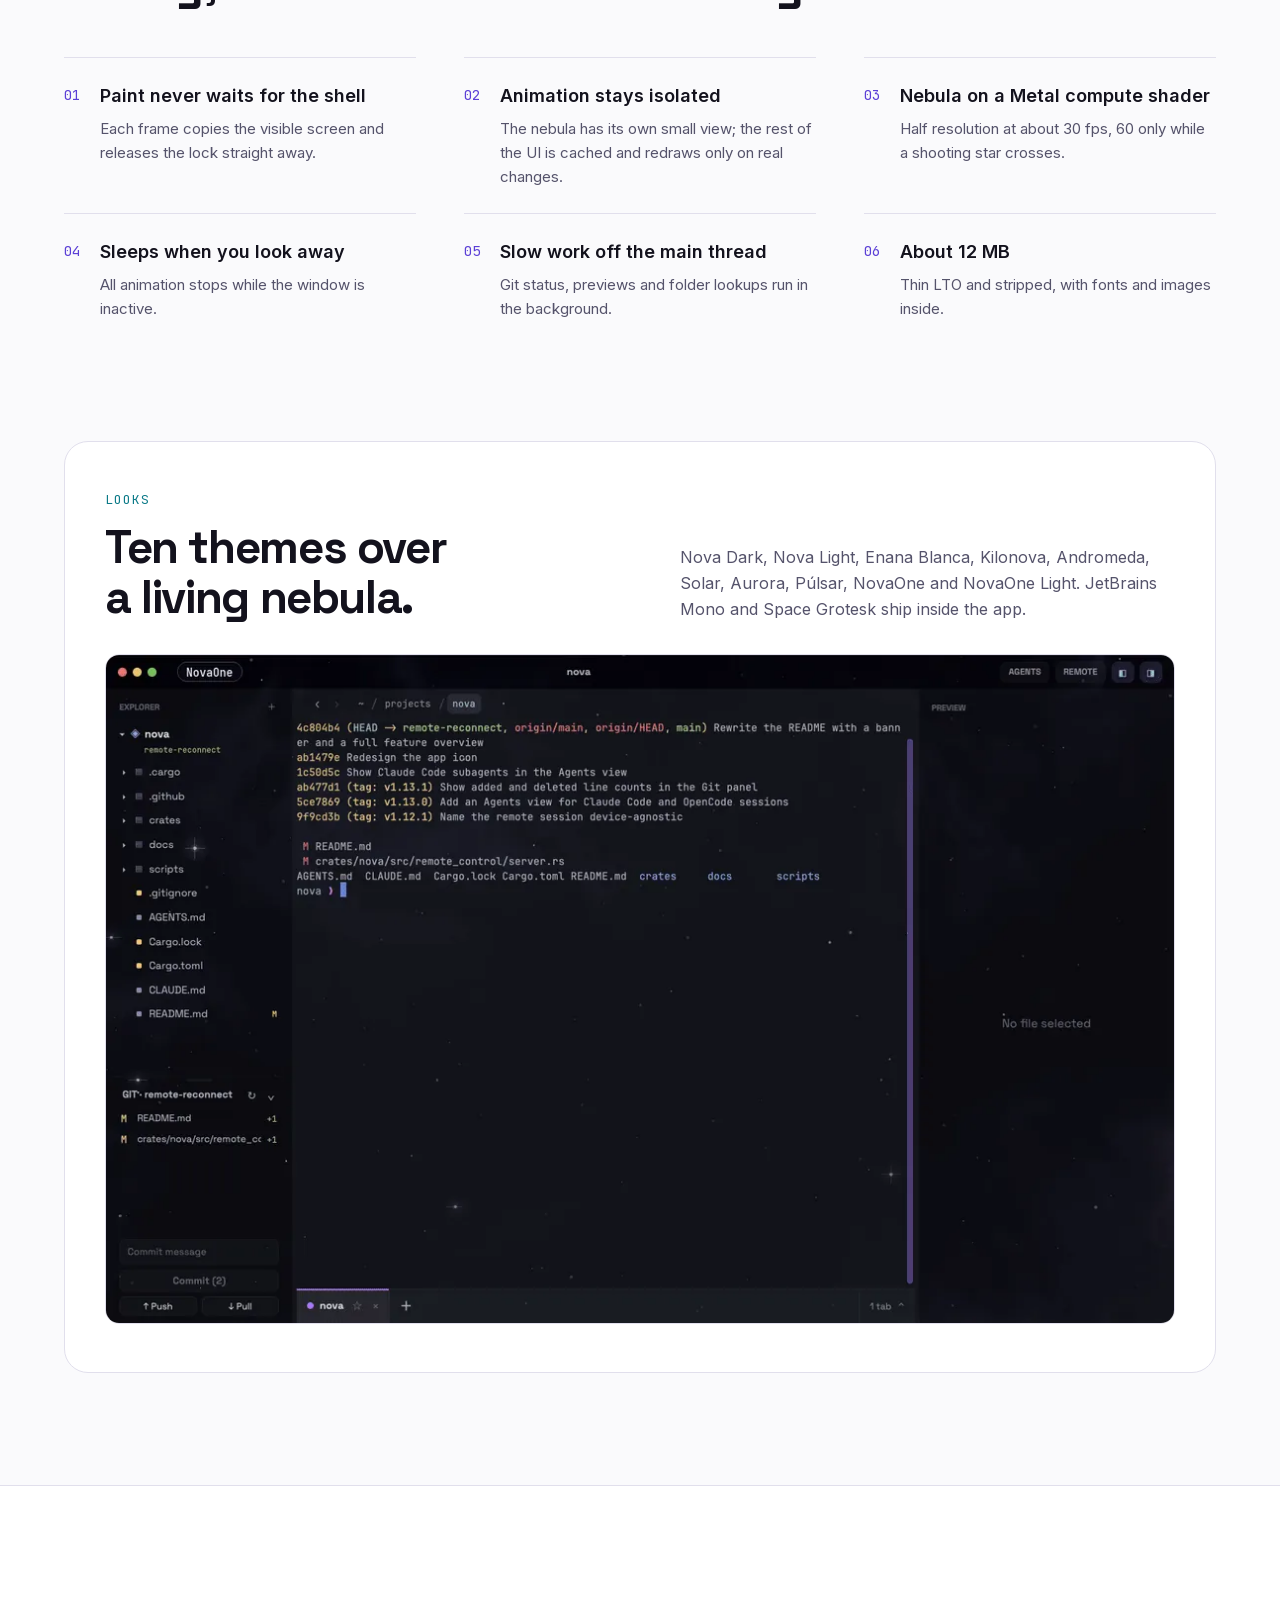
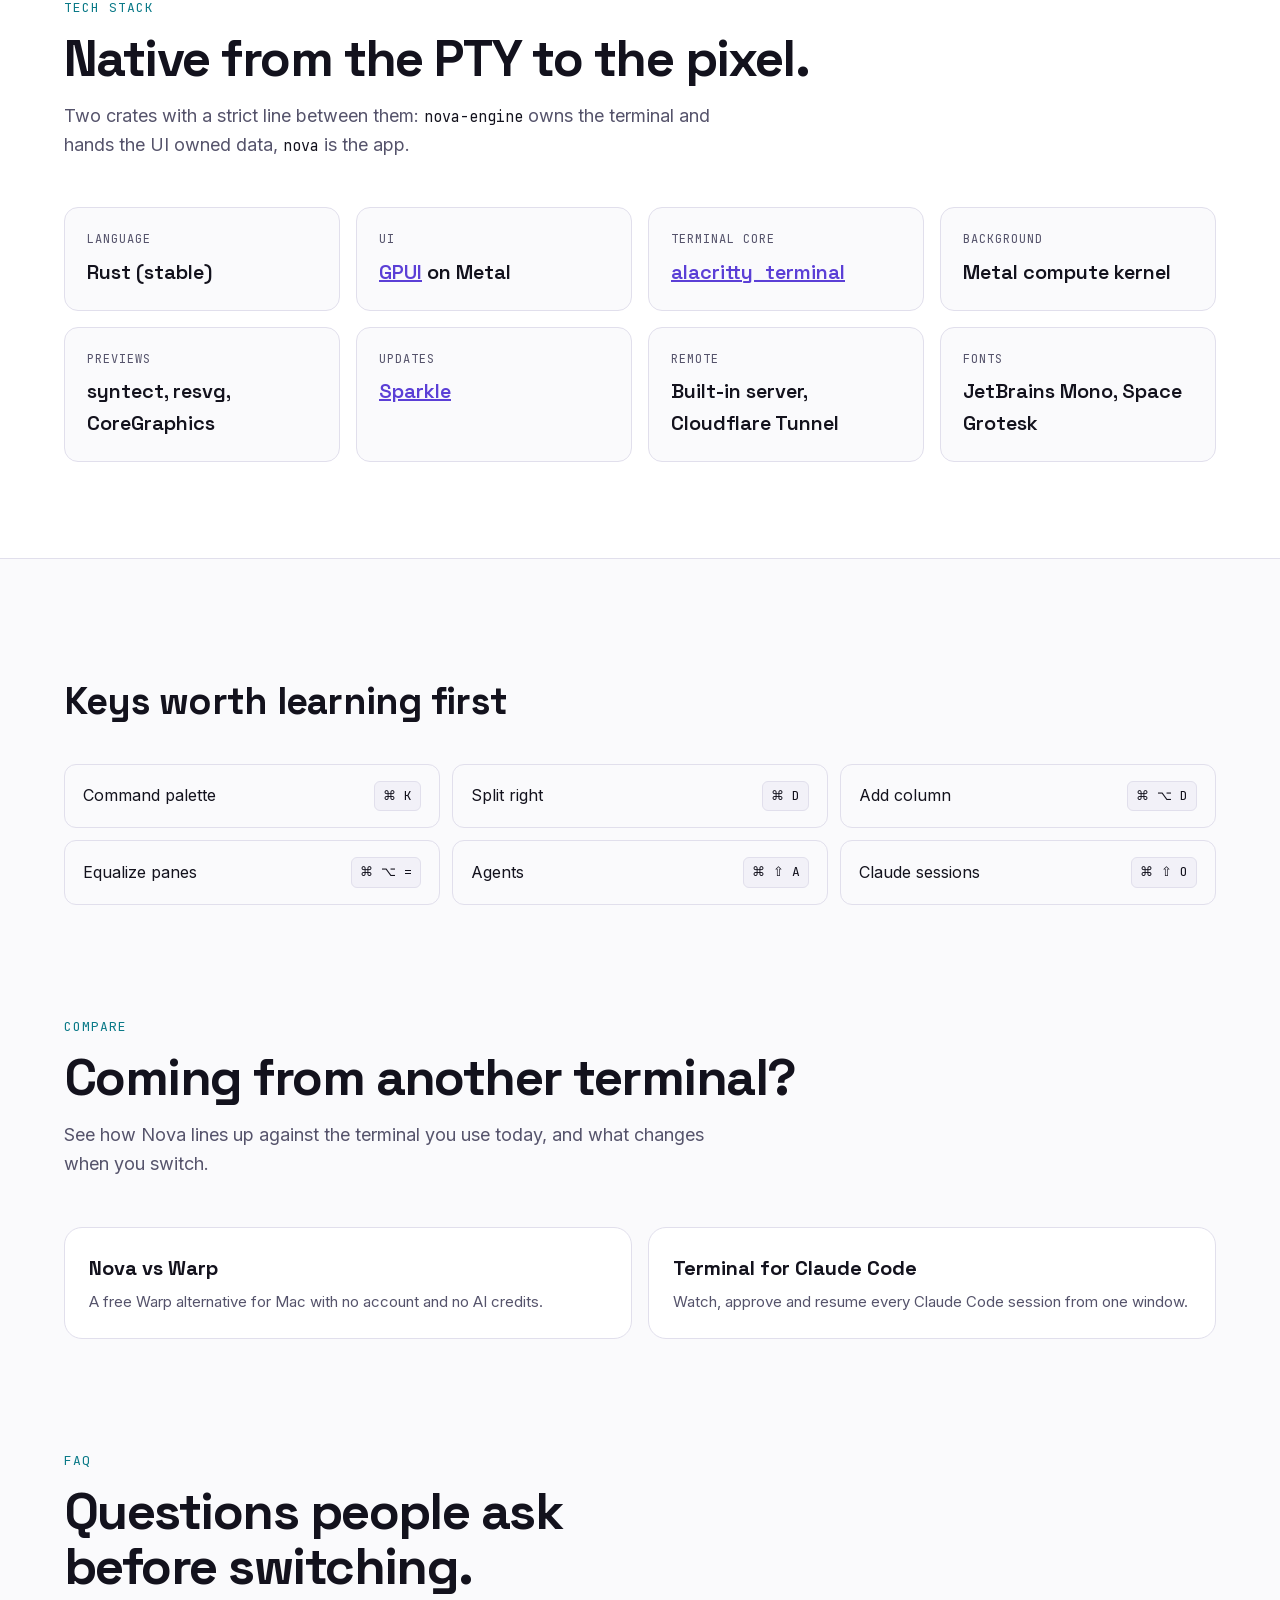
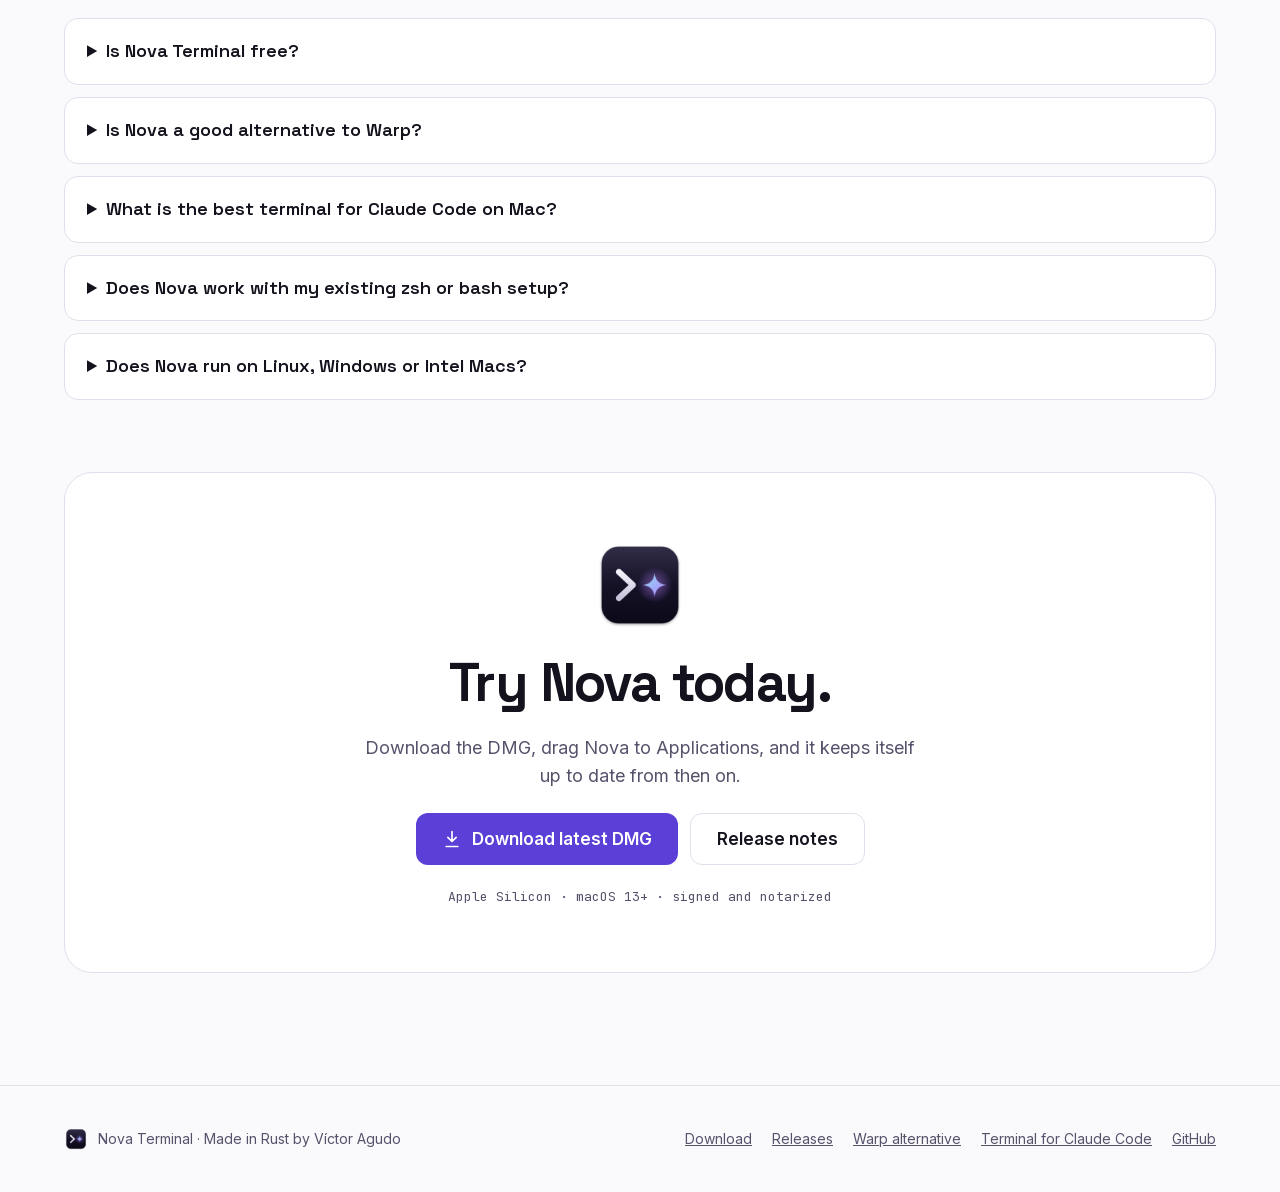
==== commit 0e5f1ccc: "Publish site from 22637d7" ====
--- a/index.html
+++ b/index.html
@@ -196,6 +196,22 @@
     </ul>
   </section>
 
+  <section id="panes" class="container" style="padding-bottom: 96px">
+    <div class="split split-reverse">
+      <img class="shot split-media" src="assets/nova-panes.webp" width="1440" height="900" loading="lazy" decoding="async" alt="Nova with three panes on top and a full-width pane below, the pane icons in the terminal header">
+      <div class="split-text">
+        <p class="eyebrow">Panes · one click</p>
+        <h2 class="section-title">Build the layout from the header.</h2>
+        <p class="section-lead">The icons at the right of the terminal header add a column or a row, split the pane you are in, and tidy everything up.</p>
+        <ul class="bullets">
+          <li><span class="dot" style="background: var(--accent)" aria-hidden="true"></span><span><strong>Add column, add row.</strong> <span>A new shell spanning the full height or width, with <kbd>⌘ ⌥ D</kbd> and <kbd>⌘ ⌥ ⇧ D</kbd>.</span></span></li>
+          <li><span class="dot" style="background: var(--green)" aria-hidden="true"></span><span><strong>Grid and equalize.</strong> <span>Lay every pane out in a grid, or split each row and column evenly.</span></span></li>
+          <li><span class="dot" style="background: var(--amber)" aria-hidden="true"></span><span><strong>Name and drag.</strong> <span>Label each pane, drag tabs in and panes around. Layouts come back on relaunch.</span></span></li>
+        </ul>
+      </div>
+    </div>
+  </section>
+
   <section id="agents" class="container" style="padding-bottom: 96px">
     <div class="split">
       <div class="split-text">
